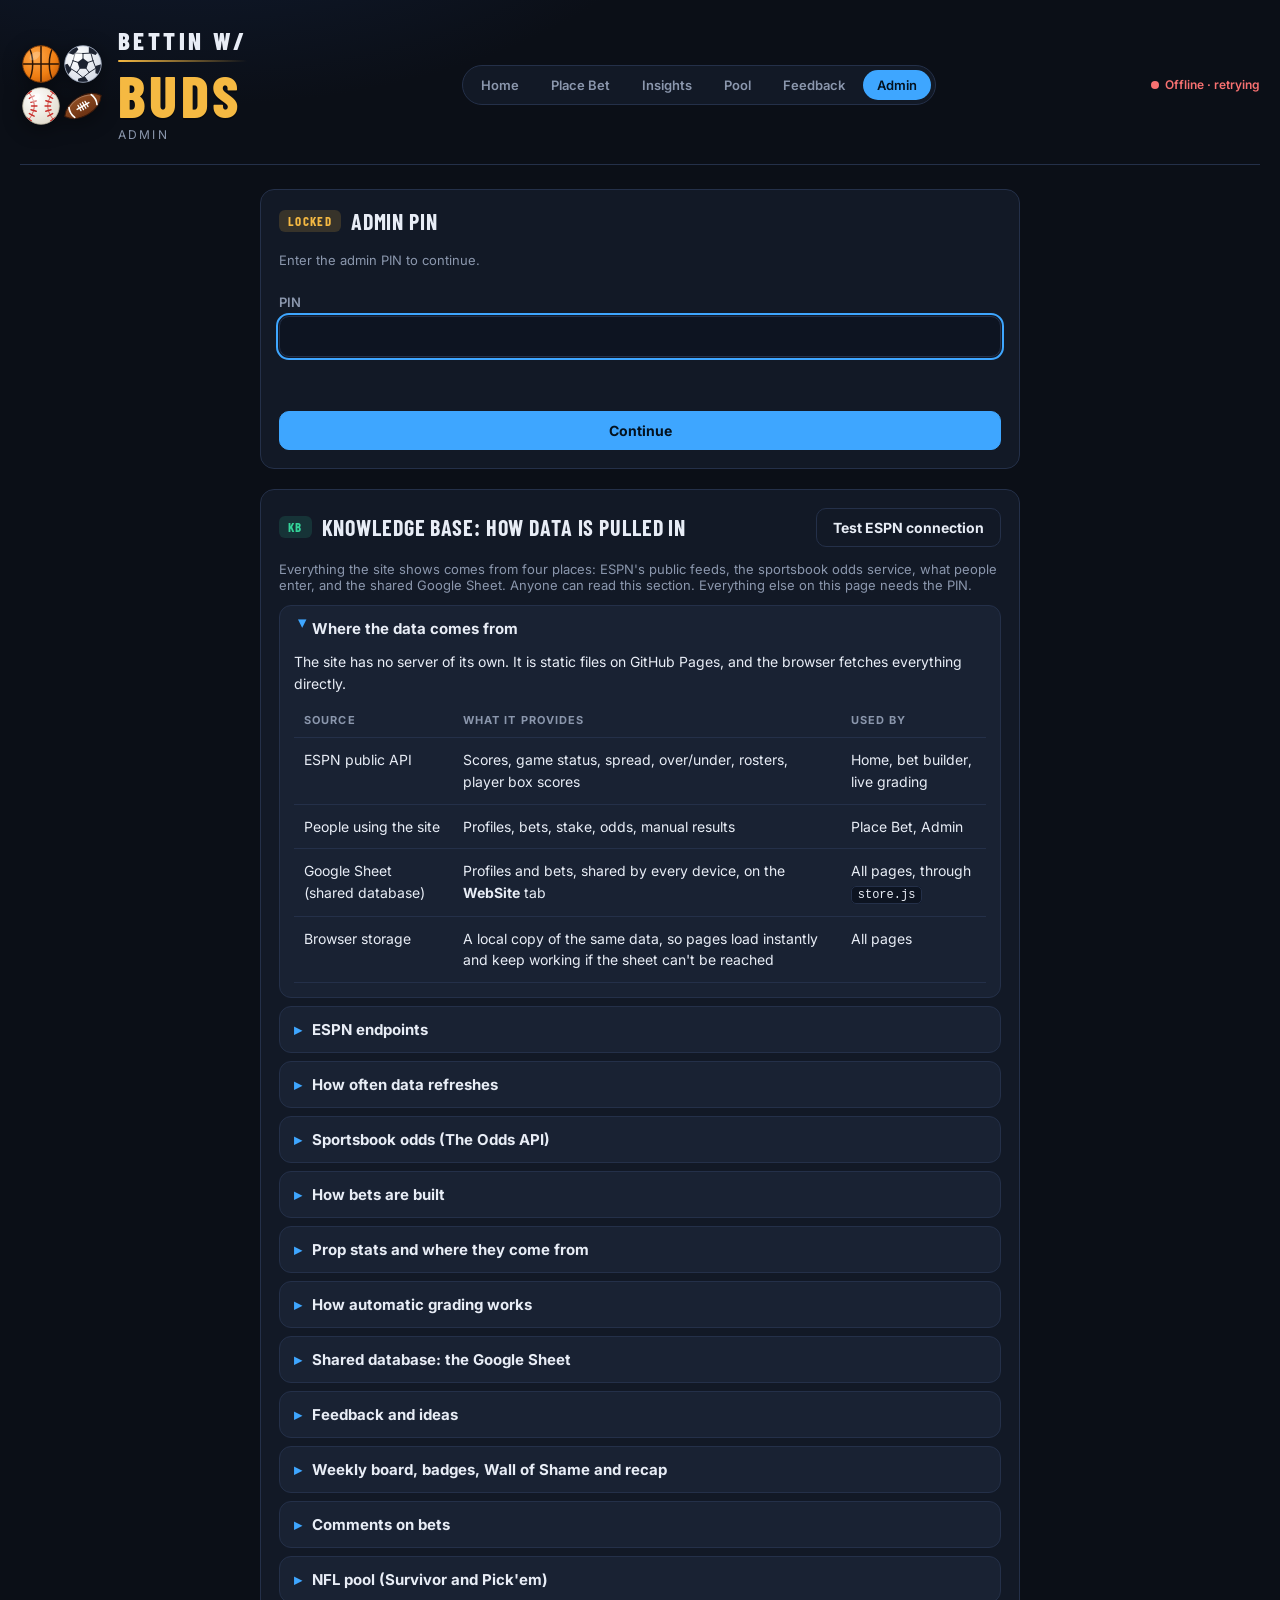
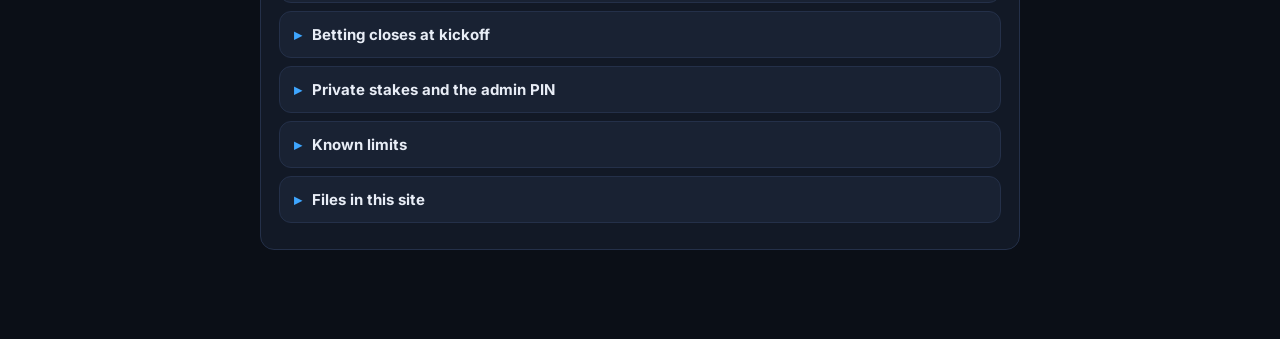
==== admin.html @ d0d15943 "Rename to Bettin with Buds Co-Authored-By: Claude Sonnet 5.5 <noreply@anthropic.com>" ====
<!DOCTYPE html>
<html lang="en">
<head>
    <meta charset="UTF-8">
    <meta name="viewport" content="width=device-width, initial-scale=1.0">
    <title>Admin &middot; Bettin with Buds</title>
    <link rel="preconnect" href="https://fonts.googleapis.com">
    <link rel="preconnect" href="https://fonts.gstatic.com" crossorigin>
    <link href="https://fonts.googleapis.com/css2?family=Barlow+Condensed:wght@500;600;700;800&family=Inter:wght@400;500;600;700&display=swap" rel="stylesheet">
    <link rel="stylesheet" href="style.css">
</head>
<body>
<header class="topbar">
    <div class="brand">
        <img class="logo-mark" src="logo.svg" alt="" width="84" height="84">
        <div><h1 aria-label="Bettin with Buds"><span class="l1">Bettin w/</span><span class="l2">Buds</span></h1><p class="tagline">Admin</p></div>
    </div>
</header>

<main class="dashboard page-narrow">

    <!-- PIN gate -->
    <section class="panel" id="gate" hidden>
        <div class="panel-head"><h2><span class="tag tag-gold">LOCKED</span> <span id="gate-title">Admin PIN</span></h2></div>
        <form id="gate-form" class="form" novalidate>
            <p class="hint" id="gate-hint"></p>
            <label>PIN
                <input id="pin" type="password" inputmode="numeric" autocomplete="off" required>
            </label>
            <p class="form-error" id="gate-error" role="alert"></p>
            <button class="btn primary" type="submit">Continue</button>
        </form>
    </section>

    <!-- Admin tools -->
    <div id="tools" hidden>
        <section class="panel">
            <div class="panel-head"><h2><span class="tag">PROFILES</span> Manage Profiles</h2></div>
            <form id="profile-form" class="form inline" novalidate>
                <input id="new-name" type="text" maxlength="24" placeholder="New profile name" aria-label="New profile name">
                <input id="new-color" type="color" aria-label="Profile color">
                <button class="btn primary" type="submit">Add</button>
            </form>
            <p class="form-error" id="profile-error" role="alert"></p>
            <ul class="profile-list" id="profile-list"></ul>
        </section>

        <section class="panel">
            <div class="panel-head"><h2><span class="tag tag-alt">DATA</span> Backup &amp; Security</h2></div>
            <p class="hint">Profiles and bets are kept in the shared Google Sheet. Export a backup now and then. Import replaces everything in the sheet with the backup, so use it with care.</p>
            <div class="row-btns">
                <button class="btn ghost" id="export">Export backup</button>
                <label class="btn ghost file">Import backup<input id="import" type="file" accept="application/json" hidden></label>
                <button class="btn ghost" id="lock">Lock</button>
            </div>
            <p class="form-error" id="data-msg" role="status"></p>
        </section>

        <section class="panel" id="odds-panel">
            <div class="panel-head"><h2><span class="tag">ODDS</span> Sportsbook Odds</h2></div>
            <p class="hint">Odds are pulled automatically once on each game day, 3 hours before the first kickoff. Credits are limited, so only pull by hand if that missed.</p>
            <div class="odds-status" id="odds-status">Checking&hellip;</div>
            <div class="row-btns">
                <button class="btn ghost" id="odds-check" type="button">Check status (free)</button>
                <button class="btn danger" id="odds-pull" type="button">Pull odds now (about 6 credits)</button>
            </div>
            <p class="form-error" id="odds-msg" role="status"></p>
        </section>

        <section class="panel">
            <div class="panel-head"><h2><span class="tag tag-gold">BETS</span> Remove Bets</h2></div>
            <p class="hint">Removing a bet hides it from every page and from the stats. It stays in the sheet and can be restored.</p>
            <div id="admin-bets" class="bet-list"></div>

            <div id="removed-wrap" hidden>
                <h3 class="subhead">Removed bets <span class="muted" id="removed-count"></span></h3>
                <div id="removed-bets" class="bet-list"></div>
            </div>
        </section>

        <section class="panel">
            <div class="panel-head"><h2><span class="tag tag-alt">COMMENTS</span> Moderate Comments</h2></div>
            <p class="hint">The newest comments on bets, with the bet they were left on. Remove anything that crosses a line.</p>
            <div id="admin-comments"></div>
        </section>

    </div>

    <!-- Knowledge Base: visible without the PIN (no personal data in it) -->
    <section class="panel" id="kb-panel">
        <div class="panel-head">
            <h2><span class="tag tag-alt">KB</span> Knowledge Base: How Data Is Pulled In</h2>
            <button class="btn ghost" id="kb-test" type="button">Test ESPN connection</button>
        </div>
        <p class="hint">Everything the site shows comes from four places: ESPN's public feeds, the sportsbook odds service, what people enter, and the shared Google Sheet. Anyone can read this section. Everything else on this page needs the PIN.</p>
        <p class="hint" id="kb-test-result" role="status"></p>
        <div id="kb"></div>
    </section>
</main>

<script src="config.js"></script>
<script src="store.js"></script>
<script src="live.js"></script>
<script src="odds.js"></script>
<script src="ui.js"></script>
<script src="nav.js"></script>
<script src="admin.js"></script>
<script src="kb.js"></script>
</body>
</html>
---- style.css ----
:root{
    --bg:#0b0f17;
    --bg-glow:#12203a;
    --panel:#121926;
    --panel-2:#192233;
    --line:#243049;
    --text:#e8edf6;
    --muted:#8b97ad;
    --accent:#3ea6ff;
    --gold:#f5b942;
    --green:#34d399;
    --red:#f87171;
    --radius:14px;
}

*{margin:0;padding:0;box-sizing:border-box}

body{
    background:
        radial-gradient(900px 500px at 15% -10%, var(--bg-glow), transparent 60%),
        var(--bg);
    color:var(--text);
    font-family:Inter, "Segoe UI", Arial, sans-serif;
    min-height:100vh;
    padding:0 20px 90px;
    -webkit-font-smoothing:antialiased;
}

/* ---------- Top bar ---------- */
.topbar{
    max-width:1280px;
    margin:0 auto;
    padding:28px 0 22px;
    display:flex;
    align-items:center;
    justify-content:space-between;
    gap:16px;
    flex-wrap:wrap;
    border-bottom:1px solid var(--line);
}
.brand{display:flex;align-items:center;gap:14px}
.brand h1{
    font-family:"Barlow Condensed", sans-serif;
    font-size:clamp(28px,4vw,40px);
    font-weight:800;
    letter-spacing:.04em;
    text-transform:uppercase;
    line-height:1;
}
.tagline{
    color:var(--muted);
    font-size:12px;
    letter-spacing:.18em;
    text-transform:uppercase;
    margin-top:6px;
}
.clock{
    font-variant-numeric:tabular-nums;
    color:var(--muted);
    font-size:14px;
    background:var(--panel);
    border:1px solid var(--line);
    padding:8px 14px;
    border-radius:999px;
}
.live-dot{
    width:12px;height:12px;border-radius:50%;
    background:var(--green);
    box-shadow:0 0 0 0 rgba(52,211,153,.6);
    animation:pulse 1.8s infinite;
    flex:none;
}
@keyframes pulse{
    0%{box-shadow:0 0 0 0 rgba(52,211,153,.55)}
    70%{box-shadow:0 0 0 10px rgba(52,211,153,0)}
    100%{box-shadow:0 0 0 0 rgba(52,211,153,0)}
}

/* ---------- Layout ---------- */
.dashboard{
    max-width:1280px;
    margin:24px auto 0;
    display:grid;
    grid-template-columns:1fr 1fr;
    gap:20px;
}
.panel-wide{grid-column:1 / -1}

.panel{
    background:var(--panel);
    border:1px solid var(--line);
    border-radius:var(--radius);
    padding:18px;
}
.panel-head{
    display:flex;
    align-items:center;
    justify-content:space-between;
    gap:10px;
    margin-bottom:14px;
}
.panel h2{
    font-family:"Barlow Condensed", sans-serif;
    font-size:22px;
    font-weight:700;
    letter-spacing:.04em;
    text-transform:uppercase;
    display:flex;align-items:center;gap:10px;
}
.tag{
    font-size:13px;
    letter-spacing:.1em;
    padding:3px 9px;
    border-radius:6px;
    background:rgba(62,166,255,.14);
    color:var(--accent);
}
.tag-alt{background:rgba(52,211,153,.14);color:var(--green)}
.tag-gold{background:rgba(245,185,66,.16);color:var(--gold)}
.page-info{color:var(--muted);font-size:12px;font-variant-numeric:tabular-nums}

/* ---------- Game cards ---------- */
.games{
    display:grid;
    gap:10px;
    min-height:372px;
    align-content:start;
}
.game{
    background:var(--panel-2);
    border:1px solid var(--line);
    border-radius:12px;
    padding:12px 14px;
    display:grid;
    grid-template-columns:1fr auto;
    gap:4px 16px;
    animation:fadeIn .45s ease both;
    transition:border-color .2s, transform .2s;
}
.game:hover{border-color:#3a4d73;transform:translateY(-1px)}
.game.is-live{border-color:rgba(52,211,153,.45)}

.team{
    display:flex;align-items:center;gap:10px;
    font-weight:600;font-size:15px;
    min-width:0;
}
.team img{width:24px;height:24px;object-fit:contain;flex:none}
.team .name{white-space:nowrap;overflow:hidden;text-overflow:ellipsis}
.team .rank{color:var(--muted);font-size:11px;font-weight:600}
.team.loser{color:var(--muted);font-weight:500}
.score{
    font-family:"Barlow Condensed", sans-serif;
    font-size:24px;font-weight:700;
    text-align:right;
    font-variant-numeric:tabular-nums;
    align-self:center;
}
.game .score.loser{color:var(--muted)}

.meta{
    grid-column:1 / -1;
    display:flex;align-items:center;flex-wrap:wrap;gap:8px;
    margin-top:6px;padding-top:8px;
    border-top:1px dashed var(--line);
    font-size:12px;color:var(--muted);
}
.badge{
    font-weight:700;letter-spacing:.06em;text-transform:uppercase;
    font-size:11px;padding:2px 8px;border-radius:5px;
}
.badge.pre{background:rgba(139,151,173,.16);color:var(--muted)}
.badge.in{background:rgba(52,211,153,.16);color:var(--green)}
.badge.post{background:rgba(139,151,173,.12);color:var(--text)}
.chip{
    background:#0d1421;border:1px solid var(--line);
    padding:2px 8px;border-radius:5px;color:var(--text);
    font-variant-numeric:tabular-nums;
}
.chip b{color:var(--gold);font-weight:600;margin-right:4px}

.empty{
    color:var(--muted);text-align:center;padding:60px 10px;font-size:14px;
    border:1px dashed var(--line);border-radius:12px;
}
.empty.error{color:var(--red)}

/* pager dots */
.dots{display:flex;justify-content:center;gap:6px;margin-top:14px;min-height:8px}
.dots button{
    width:8px;height:8px;border-radius:50%;border:0;cursor:pointer;
    background:var(--line);transition:.2s;
}
.dots button.active{background:var(--accent);width:22px;border-radius:99px}

/* ---------- Bets ---------- */
.bets{
    list-style:none;
    display:grid;
    grid-template-columns:repeat(auto-fill,minmax(260px,1fr));
    gap:10px;
}
.bet{
    background:var(--panel-2);
    border:1px solid var(--line);
    border-left:3px solid var(--gold);
    border-radius:12px;
    padding:14px 14px 14px 16px;
    display:flex;align-items:center;gap:12px;
    font-size:15px;font-weight:500;
    transition:transform .2s;
}
.bet:hover{transform:translateY(-1px)}
.bet .state{
    flex:none;font-size:11px;font-weight:700;letter-spacing:.08em;
    text-transform:uppercase;padding:3px 8px;border-radius:5px;
    background:rgba(245,185,66,.16);color:var(--gold);
}
.bet.won{border-left-color:var(--green)}
.bet.won .state{background:rgba(52,211,153,.16);color:var(--green)}
.bet.lost{border-left-color:var(--red)}
.bet.lost .state{background:rgba(248,113,113,.16);color:var(--red)}
.bet.parlay{border-left-color:var(--accent);background:linear-gradient(90deg,rgba(62,166,255,.1),var(--panel-2))}

/* ---------- Ticker ---------- */
.ticker{
    position:fixed;left:0;right:0;bottom:0;
    display:flex;align-items:stretch;
    background:#0a0e15;
    border-top:1px solid var(--line);
    height:48px;
    z-index:10;
}
.ticker-label{
    display:flex;align-items:center;
    padding:0 16px;
    background:var(--accent);color:#04121f;
    font-family:"Barlow Condensed", sans-serif;
    font-weight:800;letter-spacing:.12em;font-size:16px;
}
.ticker-track{flex:1;overflow:hidden;white-space:nowrap;display:flex;align-items:center}
.ticker-content{
    display:block;flex:none;           /* flex:none = never squeezed, so its width is exactly its text */
    font-size:14px;font-weight:500;
    will-change:transform;             /* own GPU layer: smooth on iPad Safari */
}
.ticker-content .sep{color:var(--gold);margin:0 14px}

.version{
    max-width:1280px;margin:18px auto 0;
    text-align:right;color:#4b566b;font-size:12px;
}

@keyframes fadeIn{
    from{opacity:0;transform:translateY(4px)}
    to{opacity:1;transform:none}
}

/* ---------- Responsive ---------- */
@media (max-width:860px){
    .dashboard{grid-template-columns:1fr}
    .games{min-height:0}
    .topbar{justify-content:center;text-align:center}
    .brand{flex-direction:column}
}
@media (prefers-reduced-motion:reduce){
    *{animation:none !important;transition:none !important}
}

/* ============================================================
   Multi-page additions: nav, forms, bet cards, admin, insights
   ============================================================ */
.nav{display:flex;gap:4px;background:var(--panel);border:1px solid var(--line);border-radius:999px;padding:4px}
.nav a{color:var(--muted);text-decoration:none;font-size:13px;font-weight:600;padding:7px 14px;border-radius:999px;transition:.2s}
.nav a:hover{color:var(--text)}
.nav a.active{background:var(--accent);color:#04121f}
.link{color:var(--accent);text-decoration:none;font-weight:600}
.link:hover,a.link:hover{text-decoration:underline}
.empty a{color:var(--accent)}
.muted{color:var(--muted);font-size:12px}
.pos{color:var(--green)}.neg{color:var(--red)}
.hint{color:var(--muted);font-size:13px;margin:4px 0 12px}
.form-error{color:var(--red);font-size:13px;min-height:18px;margin:4px 0}

.page-narrow{grid-template-columns:1fr;max-width:760px}
.page-narrow.wide{max-width:1100px;grid-template-columns:1fr 1fr}
.page-narrow .panel-wide{grid-column:1 / -1}
#tools{display:grid;gap:20px}

/* forms */
.form{display:grid;gap:14px}
.form.inline{grid-template-columns:1fr auto auto;align-items:center}
label{display:grid;gap:6px;font-size:13px;font-weight:600;color:var(--muted)}
input[type=text],input[type=number],input[type=password],select{
    background:#0d1421;border:1px solid var(--line);color:var(--text);
    font:inherit;font-size:15px;padding:10px 12px;border-radius:10px;width:100%;
}
input:focus,select:focus,button:focus-visible,a:focus-visible{outline:2px solid var(--accent);outline-offset:1px}
input[type=color]{width:44px;height:40px;padding:2px;background:#0d1421;border:1px solid var(--line);border-radius:10px;cursor:pointer}
select{width:auto;min-width:150px}
fieldset{border:0;display:grid;gap:8px}
legend{font-size:13px;font-weight:600;color:var(--muted);margin-bottom:6px}
.row{display:grid;grid-template-columns:1fr 1fr;gap:12px}
.row-btns{display:flex;flex-wrap:wrap;gap:10px}
.leg-row{display:flex;gap:8px;margin-bottom:8px}

.btn{font:inherit;font-weight:700;font-size:14px;border:1px solid var(--line);background:var(--panel-2);color:var(--text);
    padding:10px 16px;border-radius:10px;cursor:pointer;transition:.2s;text-align:center}
.btn:hover{border-color:#3a4d73}
.btn.primary{background:var(--accent);border-color:var(--accent);color:#04121f}
.btn.primary:hover{filter:brightness(1.1)}
.btn.ghost{background:transparent}
.btn.danger{color:var(--red);background:transparent;border-color:rgba(248,113,113,.4)}
.btn.danger:hover{background:rgba(248,113,113,.1)}
.btn.icon{padding:8px 12px;font-size:18px;line-height:1}
.btn.file{display:inline-block}

.seg{display:flex;background:#0d1421;border:1px solid var(--line);border-radius:10px;padding:3px}
.seg button{flex:1;font:inherit;font-weight:700;font-size:14px;padding:9px;border:0;background:none;color:var(--muted);border-radius:8px;cursor:pointer}
.seg button.on{background:var(--accent);color:#04121f}

/* bet cards */
.bet-list{display:grid;grid-template-columns:repeat(auto-fill,minmax(300px,1fr));gap:12px}
.bet-card{background:var(--panel-2);border:1px solid var(--line);border-left:3px solid var(--gold);border-radius:12px;padding:14px;display:grid;gap:10px;animation:fadeIn .4s ease both}
.bet-card.won{border-left-color:var(--green)}
.bet-card.lost{border-left-color:var(--red)}
.bet-card header{display:flex;align-items:center;gap:8px;flex-wrap:wrap}
.who{display:inline-flex;align-items:center;gap:8px;font-weight:700;font-size:14px}
.who i{width:10px;height:10px;border-radius:50%;display:inline-block}
.badge.single{background:rgba(62,166,255,.14);color:var(--accent)}
.badge.parlay{background:rgba(167,139,250,.16);color:#a78bfa}
.status-pill{margin-left:auto;font-size:11px;font-weight:700;letter-spacing:.08em;text-transform:uppercase;padding:3px 8px;border-radius:5px;background:rgba(245,185,66,.16);color:var(--gold)}
.status-pill.won{background:rgba(52,211,153,.16);color:var(--green)}
.status-pill.lost{background:rgba(248,113,113,.16);color:var(--red)}
.legs{list-style:none;display:grid;gap:6px}
.leg{display:flex;align-items:center;gap:10px;font-size:14px}
.leg-icon{width:20px;height:20px;border-radius:50%;display:grid;place-items:center;font-size:12px;font-weight:800;flex:none;background:var(--line);color:var(--muted)}
.leg.won .leg-icon{background:rgba(52,211,153,.2);color:var(--green)}
.leg.lost .leg-icon{background:rgba(248,113,113,.2);color:var(--red)}
.leg.lost .leg-text{text-decoration:line-through;color:var(--muted)}
.leg-text{flex:1;min-width:0;overflow-wrap:anywhere}
.leg-actions{display:flex;gap:4px}
.leg-actions button{width:28px;height:28px;border-radius:7px;border:1px solid var(--line);background:#0d1421;color:var(--muted);cursor:pointer;font-weight:700}
.leg-actions .on-won{background:var(--green);color:#04121f;border-color:var(--green)}
.leg-actions .on-lost{background:var(--red);color:#04121f;border-color:var(--red)}
.leg-actions .on-pending{background:var(--line);color:var(--text)}
.bet-card footer{display:flex;justify-content:space-between;gap:10px;flex-wrap:wrap;font-size:13px;color:var(--muted);border-top:1px dashed var(--line);padding-top:9px}
.admin-bet{display:grid;gap:8px}

/* admin */
.profile-list{list-style:none;display:grid;gap:8px;margin-top:6px}
.profile-row{display:grid;grid-template-columns:auto 1fr auto auto;gap:10px;align-items:center}

/* insights */
.tiles{display:grid;grid-template-columns:repeat(auto-fit,minmax(140px,1fr));gap:10px}
.tile{background:var(--panel-2);border:1px solid var(--line);border-radius:12px;padding:14px;display:grid;gap:2px}
.tile-k{font-size:11px;letter-spacing:.1em;text-transform:uppercase;color:var(--muted);font-weight:700}
.tile-v{font-family:"Barlow Condensed",sans-serif;font-size:34px;font-weight:700;line-height:1.1}
.tile-s{font-size:12px;color:var(--muted)}
.table-wrap{overflow-x:auto}
.table{width:100%;border-collapse:collapse;font-size:14px;font-variant-numeric:tabular-nums}
.table th{text-align:left;font-size:11px;letter-spacing:.1em;text-transform:uppercase;color:var(--muted);padding:8px 10px;border-bottom:1px solid var(--line)}
.table td{padding:11px 10px;border-bottom:1px solid var(--line)}
.bars{display:grid;gap:14px;margin-bottom:8px}
.bar-label{display:flex;justify-content:space-between;font-size:13px;margin-bottom:6px}
.bar-track{height:10px;border-radius:99px;background:var(--line);overflow:hidden}
.bar-fill{height:100%;border-radius:99px;background:var(--accent)}
.bar-fill.pos{background:var(--green)}
.strip{display:flex;gap:6px;flex-wrap:wrap;margin-bottom:12px}
.strip .dot{width:30px;height:30px;border-radius:8px;display:grid;place-items:center;font-weight:800;font-size:13px}
.dot.won{background:rgba(52,211,153,.2);color:var(--green)}
.dot.lost{background:rgba(248,113,113,.2);color:var(--red)}
.notes p{font-size:14px;margin-bottom:8px;padding-left:12px;border-left:2px solid var(--gold)}
.killer{display:flex;flex-wrap:wrap;align-items:center;gap:6px 16px;padding:11px 0;border-bottom:1px solid var(--line);font-size:14px}
.killer:last-child{border:0}

@media (max-width:860px){
    .page-narrow.wide{grid-template-columns:1fr}
    .form.inline{grid-template-columns:1fr auto}
    .form.inline .btn{grid-column:1 / -1}
    .profile-row{grid-template-columns:auto 1fr auto}
    .profile-row .muted{display:none}
    .nav{order:3;width:100%;justify-content:center;overflow-x:auto}
}

/* ---------- Dropdown leg builder + live progress ---------- */
.leg-row{display:flex;gap:8px;align-items:flex-start;background:#0d1421;border:1px solid var(--line);border-radius:12px;padding:12px;margin-bottom:10px}
.leg-grid{flex:1;display:grid;grid-template-columns:1fr 1fr;gap:10px;min-width:0}
.kind-fields{grid-column:1 / -1;display:grid;grid-template-columns:1fr 1fr;gap:10px}
.leg-grid select,.leg-grid input{background:var(--panel-2)}
.leg-grid label[hidden]{display:none}
.leg-row .rm{flex:none}
.leg-row .rm[hidden]{display:none}
select{appearance:auto;cursor:pointer}
optgroup{color:var(--muted);font-style:normal}

.prog{display:flex;flex-wrap:wrap;align-items:center;gap:4px 8px;font-size:12px;margin-top:3px;font-weight:500;color:var(--text);text-decoration:none}
.prog.muted{color:var(--muted)}
.prog.ahead{color:var(--green)}
.prog.behind{color:var(--red)}
.prog.warn{color:var(--gold);flex-basis:100%}
.prog-bar{flex-basis:100%;height:5px;border-radius:99px;background:var(--line);overflow:hidden}
.prog-bar i{display:block;height:100%;background:var(--accent);border-radius:99px;transition:width .4s}
.live-tag{background:rgba(52,211,153,.16);color:var(--green);font-size:10px;letter-spacing:.08em;padding:1px 6px;border-radius:4px;font-weight:800}
.leg.lost .prog{text-decoration:none}

@media (max-width:560px){
    .leg-grid,.kind-fields{grid-template-columns:1fr}
}

/* ---------- Private stake ---------- */
.check{display:flex;align-items:flex-start;gap:10px;font-size:14px;font-weight:500;color:var(--text);cursor:pointer}
.check input{width:18px;height:18px;margin-top:2px;accent-color:var(--accent);flex:none}
.check small{color:var(--muted);font-weight:400}
.status-word{font-weight:700}
.status-word.won{color:var(--green)}
.status-word.lost{color:var(--red)}
.status-word.pending{color:var(--muted);font-weight:500}

/* ---------- Knowledge base ---------- */
.kb-item{border:1px solid var(--line);border-radius:12px;background:var(--panel-2);margin-bottom:8px}
.kb-item summary,.kb-sub summary{cursor:pointer;padding:13px 14px;font-weight:700;font-size:15px;list-style:none}
.kb-item summary::-webkit-details-marker,.kb-sub summary::-webkit-details-marker{display:none}
.kb-item summary::before,.kb-sub summary::before{content:"\25B8";display:inline-block;width:18px;color:var(--accent);transition:transform .15s}
.kb-item[open]>summary::before,.kb-sub[open]>summary::before{transform:rotate(90deg)}
.kb-body{padding:0 14px 14px;display:grid;gap:10px;font-size:14px;line-height:1.55}
.kb-body code,.hint code{background:#0d1421;border:1px solid var(--line);padding:1px 6px;border-radius:5px;font-size:12px;overflow-wrap:anywhere}
.kb-list{padding-left:20px;display:grid;gap:6px}
.kb-sub{border-top:1px dashed var(--line)}
.kb-sub summary{font-size:13px;color:var(--muted);padding:10px 0}
.kb-body .table td,.kb-body .table th{vertical-align:top}

/* ---------- Sync status badge ---------- */
.sync{font-size:12px;font-weight:600;color:var(--muted);display:inline-flex;align-items:center;gap:6px}
.sync::before{content:"";width:8px;height:8px;border-radius:50%;background:var(--muted)}
.sync[data-state=synced]{color:var(--green)}
.sync[data-state=synced]::before{background:var(--green)}
.sync[data-state=error]{color:var(--red)}
.sync[data-state=error]::before{background:var(--red)}

/* ---------- Sportsbook lines panel ---------- */
.lines{grid-column:1 / -1;background:var(--panel-2);border:1px solid var(--line);border-radius:10px;padding:10px 12px;font-size:13px}
.lines[hidden]{display:none}
.lines-head{display:flex;flex-wrap:wrap;gap:4px 10px;align-items:baseline;margin-bottom:6px}
.lines-msg{color:var(--muted);margin:2px 0}
.lines-note{margin-top:6px;font-size:11px}
.lines-table{width:100%;border-collapse:collapse}
.lines-table td{padding:6px 4px;border-top:1px solid var(--line);vertical-align:middle}
.lines-table .lb{font-weight:600;white-space:nowrap}
.lines-table .lt{font-variant-numeric:tabular-nums;color:var(--text)}
.lines-table .la{text-align:right;white-space:nowrap}
.lines-table tr.used{background:rgba(62,166,255,.12)}
.lines-table tr.used .btn{border-color:var(--accent);color:var(--accent)}
.btn.sm{padding:4px 10px;font-size:12px;margin-left:4px}
.best{background:rgba(52,211,153,.16);color:var(--green);font-size:10px;font-weight:800;letter-spacing:.06em;padding:1px 6px;border-radius:4px;text-transform:uppercase}

/* ---------- Hit announcements ---------- */
.hit-tag{display:inline-block;background:var(--green);color:#04130c;font-size:11px;font-weight:800;letter-spacing:.08em;padding:2px 8px;border-radius:5px;margin-right:6px;vertical-align:1px}
.hit-tag.full{background:#fff;color:#047857;box-shadow:0 0 0 2px var(--green)}
.ticker-content b{color:#fff}

.hit-banners{max-width:1280px;margin:18px auto 0;display:grid;gap:12px}
.hit-banner{
    display:flex;align-items:center;gap:18px;
    background:linear-gradient(135deg,#059669,#10b981 55%,#34d399);
    color:#04130c;border-radius:16px;padding:20px 24px;
    box-shadow:0 0 0 3px rgba(52,211,153,.35),0 10px 40px rgba(16,185,129,.45);
    animation:bannerIn .5s cubic-bezier(.2,1.4,.4,1) both,bannerGlow 2.2s ease-in-out infinite .5s;
}
.hit-emoji{font-size:clamp(40px,7vw,68px);line-height:1;flex:none}
.hit-main{flex:1;min-width:0}
.hit-title{font-family:"Barlow Condensed",sans-serif;font-weight:800;letter-spacing:.04em;font-size:clamp(34px,6vw,60px);line-height:1}
.hit-sub{font-size:clamp(16px,2.4vw,22px);font-weight:700;margin-top:4px}
.hit-legs{list-style:none;display:flex;flex-wrap:wrap;gap:4px 16px;margin-top:8px;font-size:14px;font-weight:600;opacity:.85}
.hit-close{flex:none;align-self:flex-start;background:rgba(4,19,12,.15);color:#04130c;border:0;width:36px;height:36px;border-radius:50%;font-size:24px;line-height:1;cursor:pointer}
.hit-close:hover{background:rgba(4,19,12,.3)}
@keyframes bannerIn{from{opacity:0;transform:translateY(-24px) scale(.96)}to{opacity:1;transform:none}}
@keyframes bannerGlow{0%,100%{box-shadow:0 0 0 3px rgba(52,211,153,.35),0 10px 40px rgba(16,185,129,.35)}50%{box-shadow:0 0 0 6px rgba(52,211,153,.5),0 10px 60px rgba(16,185,129,.7)}}
@media (max-width:560px){.hit-banner{padding:16px;gap:12px}}

/* Today's Bets on Home: cards fade in only when the page flips, never for a data refresh */
#bets:not(.flip) .bet-card{animation:none}

/* ---------- Removed bets (admin) ---------- */
.subhead{font-family:"Barlow Condensed",sans-serif;font-size:18px;letter-spacing:.04em;text-transform:uppercase;margin:22px 0 10px}
.admin-bet.removed .bet-card{opacity:.6}
.admin-bet.removed .row-btns{align-items:center}

/* An element marked hidden must stay hidden, even where a rule sets display (the locked admin area) */
[hidden]{display:none !important}

/* ---------- Admin odds status ---------- */
.odds-status{background:var(--panel-2);border:1px solid var(--line);border-radius:10px;padding:12px 14px;font-size:14px;line-height:1.7;margin-bottom:12px}

/* ---------- Feedback page ---------- */
textarea{background:#0d1421;border:1px solid var(--line);color:var(--text);font:inherit;font-size:15px;padding:10px 12px;border-radius:10px;width:100%;resize:vertical;min-height:110px}
textarea:focus{outline:2px solid var(--accent);outline-offset:1px}
.form-error.ok{color:var(--green)}
.fb-list{display:grid;gap:10px}
.fb-item{background:var(--panel-2);border:1px solid var(--line);border-radius:12px;padding:14px;display:grid;gap:8px}
.fb-item header{display:flex;align-items:center;gap:8px;justify-content:space-between}
.fb-item p{font-size:15px;line-height:1.5;white-space:pre-wrap;overflow-wrap:anywhere}
.fb-status{font-size:11px;font-weight:700;letter-spacing:.08em;text-transform:uppercase;padding:3px 8px;border-radius:5px;background:rgba(62,166,255,.14);color:var(--accent)}
.fb-status.planned{background:rgba(167,139,250,.16);color:#a78bfa}
.fb-status.doing{background:rgba(245,185,66,.16);color:var(--gold)}
.fb-status.done{background:rgba(52,211,153,.16);color:var(--green)}
.fb-status.no{background:rgba(139,151,173,.16);color:var(--muted)}

/* ---------- Banner countdown + leaving ---------- */
.hit-banner{position:relative;overflow:hidden;transition:opacity .4s ease,transform .4s ease,max-height .4s ease}
.hit-banner.leaving{opacity:0;transform:translateY(-12px) scale(.98);pointer-events:none}
.hit-timer{position:absolute;left:0;right:0;bottom:0;height:5px;background:rgba(4,19,12,.18)}
.hit-timer i{display:block;height:100%;background:rgba(4,19,12,.55);transition:width .25s linear}

/* ---------- Lost-bet banner (red) ---------- */
.hit-tag.lost{background:#ef4444;color:#fff}
.hit-banner.loss{
    background:linear-gradient(135deg,#991b1b,#dc2626 55%,#ef4444);
    color:#fff;
    box-shadow:0 0 0 3px rgba(239,68,68,.35),0 10px 40px rgba(220,38,38,.45);
    animation:bannerIn .5s cubic-bezier(.2,1.4,.4,1) both,lossGlow 2.2s ease-in-out infinite .5s;
}
.hit-banner.loss .hit-close{background:rgba(255,255,255,.18);color:#fff}
.hit-banner.loss .hit-close:hover{background:rgba(255,255,255,.32)}
.hit-banner.loss .hit-timer{background:rgba(255,255,255,.2)}
.hit-banner.loss .hit-timer i{background:rgba(255,255,255,.75)}
.hit-roast{font-size:clamp(15px,2.2vw,20px);font-weight:600;font-style:italic;margin-top:8px;line-height:1.35;opacity:.95}
.hit-legs li.x{font-weight:700;opacity:1}
.hit-banner{padding-bottom:28px}
@keyframes lossGlow{0%,100%{box-shadow:0 0 0 3px rgba(239,68,68,.35),0 10px 40px rgba(220,38,38,.35)}50%{box-shadow:0 0 0 6px rgba(239,68,68,.5),0 10px 60px rgba(220,38,38,.7)}}

/* ---------- Top-right group: clock + QR code ---------- */
.topright{display:flex;align-items:center;gap:16px}
.qr{display:flex;align-items:center;gap:10px;text-decoration:none;color:var(--muted);font-size:11px;font-weight:700;letter-spacing:.08em;text-transform:uppercase;line-height:1.35;text-align:right}
.qr:hover .qr-code{box-shadow:0 0 0 3px var(--accent)}
.qr-code{display:block;width:84px;height:84px;background:#fff;border-radius:10px;padding:7px;transition:box-shadow .2s;flex:none}
.qr-code svg{display:block;width:100%;height:100%}
.qr-label{order:-1;max-width:70px}
@media (max-width:860px){
    .topright{justify-content:center;width:100%}
}
@media (max-width:560px){
    .qr{display:none}      /* people on a phone are already here */
}

/* ---------- Quick "X+" buttons for player props ---------- */
.quick{grid-column:1 / -1;display:flex;flex-wrap:wrap;gap:6px}
.quick[hidden]{display:none}
.quick .btn.sm{margin-left:0;padding:6px 14px;font-size:13px}

/* ---------- QR code pinned to the top-right corner of Home ---------- */
.topbar.has-qr{position:relative;padding-right:196px}
.topbar.has-qr .qr{position:absolute;right:0;top:18px}
.topright{display:flex;flex-direction:column;align-items:flex-end;gap:6px}
@media (max-width:860px){
    .topbar.has-qr{padding-right:0}
    .topbar.has-qr .qr{position:static}
    .topright{align-items:center;width:100%}
}

/* ---------- Running game clock on the bet slip ---------- */
.prog.gameclock{display:block;font-variant-numeric:tabular-nums;font-weight:600}

/* ---------- NBA / NHL / MLB panel ---------- */
.game{position:relative}
.lg-tag{position:absolute;top:8px;right:10px;font-size:11px;font-weight:700;letter-spacing:.06em;color:var(--gold);opacity:.9}

/* ---------- Weekly board, badges, shame, recap ---------- */
.badge-grid{display:grid;grid-template-columns:repeat(auto-fill,minmax(260px,1fr));gap:12px}
.badge-card{background:var(--panel-2,rgba(255,255,255,.04));border:1px solid var(--line,rgba(255,255,255,.1));border-radius:12px;padding:12px;display:flex;flex-direction:column;gap:8px}
.badge-card .chips{display:flex;flex-wrap:wrap;gap:6px}
.bdg{display:inline-flex;align-items:baseline;gap:6px;padding:4px 10px;border-radius:999px;background:rgba(245,185,66,.12);border:1px solid rgba(245,185,66,.35);font-size:13px;font-weight:600}
.bdg small{font-weight:400;opacity:.75;font-size:11px}
.shame-row{display:flex;gap:12px;align-items:flex-start;padding:10px 0;border-bottom:1px solid var(--line,rgba(255,255,255,.08))}
.shame-row:last-child{border-bottom:0}
.shame-icon{font-size:26px;line-height:1}
.recap{width:100%;box-sizing:border-box;background:rgba(0,0,0,.25);color:inherit;border:1px solid var(--line,rgba(255,255,255,.12));border-radius:10px;padding:12px;font:13px/1.5 ui-monospace,Menlo,Consolas,monospace;resize:vertical}

/* ---------- Comments on bets ---------- */
.thread{margin-top:10px;padding-top:8px;border-top:1px dashed var(--line,rgba(255,255,255,.12));display:flex;flex-direction:column;gap:4px;font-size:13px}
.thread.home{margin-top:6px;padding-top:6px;font-size:12px}
.cmt b{font-weight:700}
.cmt-form{display:flex;flex-wrap:wrap;gap:6px;align-items:center;margin-top:4px}
.cmt-form .cmt-in{flex:1 1 160px;min-width:0;padding:7px 10px;border-radius:8px;border:1px solid var(--line,rgba(255,255,255,.15));background:rgba(0,0,0,.2);color:inherit;font:inherit}
.react{border:1px solid var(--line,rgba(255,255,255,.15));background:transparent;border-radius:999px;padding:3px 8px;cursor:pointer;font-size:15px}
.react:hover{background:rgba(255,255,255,.08)}
.cmt-err{color:var(--red,#f87171);font-size:12px;min-height:0}

/* ---------- NFL pool ---------- */
.pool-controls{display:flex;flex-wrap:wrap;gap:14px;align-items:flex-end;margin-bottom:8px}
.pool-controls label{display:flex;flex-direction:column;gap:4px;font-size:13px;color:var(--muted)}
.pool-games{display:grid;grid-template-columns:repeat(auto-fill,minmax(340px,1fr));gap:10px}
.pool-game{display:grid;grid-template-columns:1fr auto 1fr;gap:8px;align-items:center;background:var(--panel-2);border:1px solid var(--line);border-radius:12px;padding:10px}
.pool-game.locked{opacity:.8}
.pool-game .at{color:var(--muted);font-size:12px}
.pool-game .when{grid-column:1 / -1;text-align:center;font-size:12px;color:var(--muted)}
.team-pick{display:flex;align-items:center;gap:8px;justify-content:center;font:inherit;font-weight:600;color:var(--text);background:transparent;border:1px solid var(--line);border-radius:10px;padding:10px 8px;cursor:pointer;min-height:44px}
.team-pick img{width:24px;height:24px;object-fit:contain}
.team-pick small{font-size:10px;color:var(--muted)}
.team-pick:hover:not(:disabled){border-color:var(--accent)}
.team-pick.on{border-color:var(--gold);background:rgba(245,185,66,.14)}
.team-pick.on.won{border-color:var(--green);background:rgba(52,211,153,.14)}
.team-pick.on.lost{border-color:var(--red);background:rgba(248,113,113,.14)}
.team-pick:disabled{cursor:not-allowed;opacity:.55}
.team-pick.on:disabled{opacity:1}

.admin-comment{display:flex;justify-content:space-between;gap:12px;align-items:flex-start;padding:8px 0;border-bottom:1px solid var(--line);font-size:13px}
.admin-comment:last-child{border-bottom:0}

#more-container{display:grid;grid-template-columns:repeat(auto-fill,minmax(380px,1fr));gap:12px}

.sport-bar{grid-column:1 / -1;display:flex;align-items:center;gap:10px;font-size:13px;color:var(--muted,#9aa)}
.sport-bar select{background:var(--panel,#1b222c);color:inherit;border:1px solid var(--line,#2a3340);border-radius:8px;padding:8px 12px;font:inherit;font-weight:600}

.logo-mark{height:84px;width:auto;flex:none;filter:drop-shadow(0 4px 10px rgba(0,0,0,.45))}
.brand h1{display:flex;flex-direction:column;gap:2px}
.brand h1 .l1{font-size:.62em;letter-spacing:.14em;color:var(--text);line-height:1}
.brand h1 .l2{font-size:1.45em;letter-spacing:.06em;color:var(--gold);line-height:.9;text-shadow:0 2px 0 rgba(0,0,0,.35)}
@media (max-width:860px){.brand h1{align-items:center}.logo-mark{height:68px}}
.brand h1{gap:7px}
.brand h1 .l1::after{content:"";display:block;height:2px;margin-top:7px;border-radius:2px;background:linear-gradient(90deg,var(--gold),transparent)}
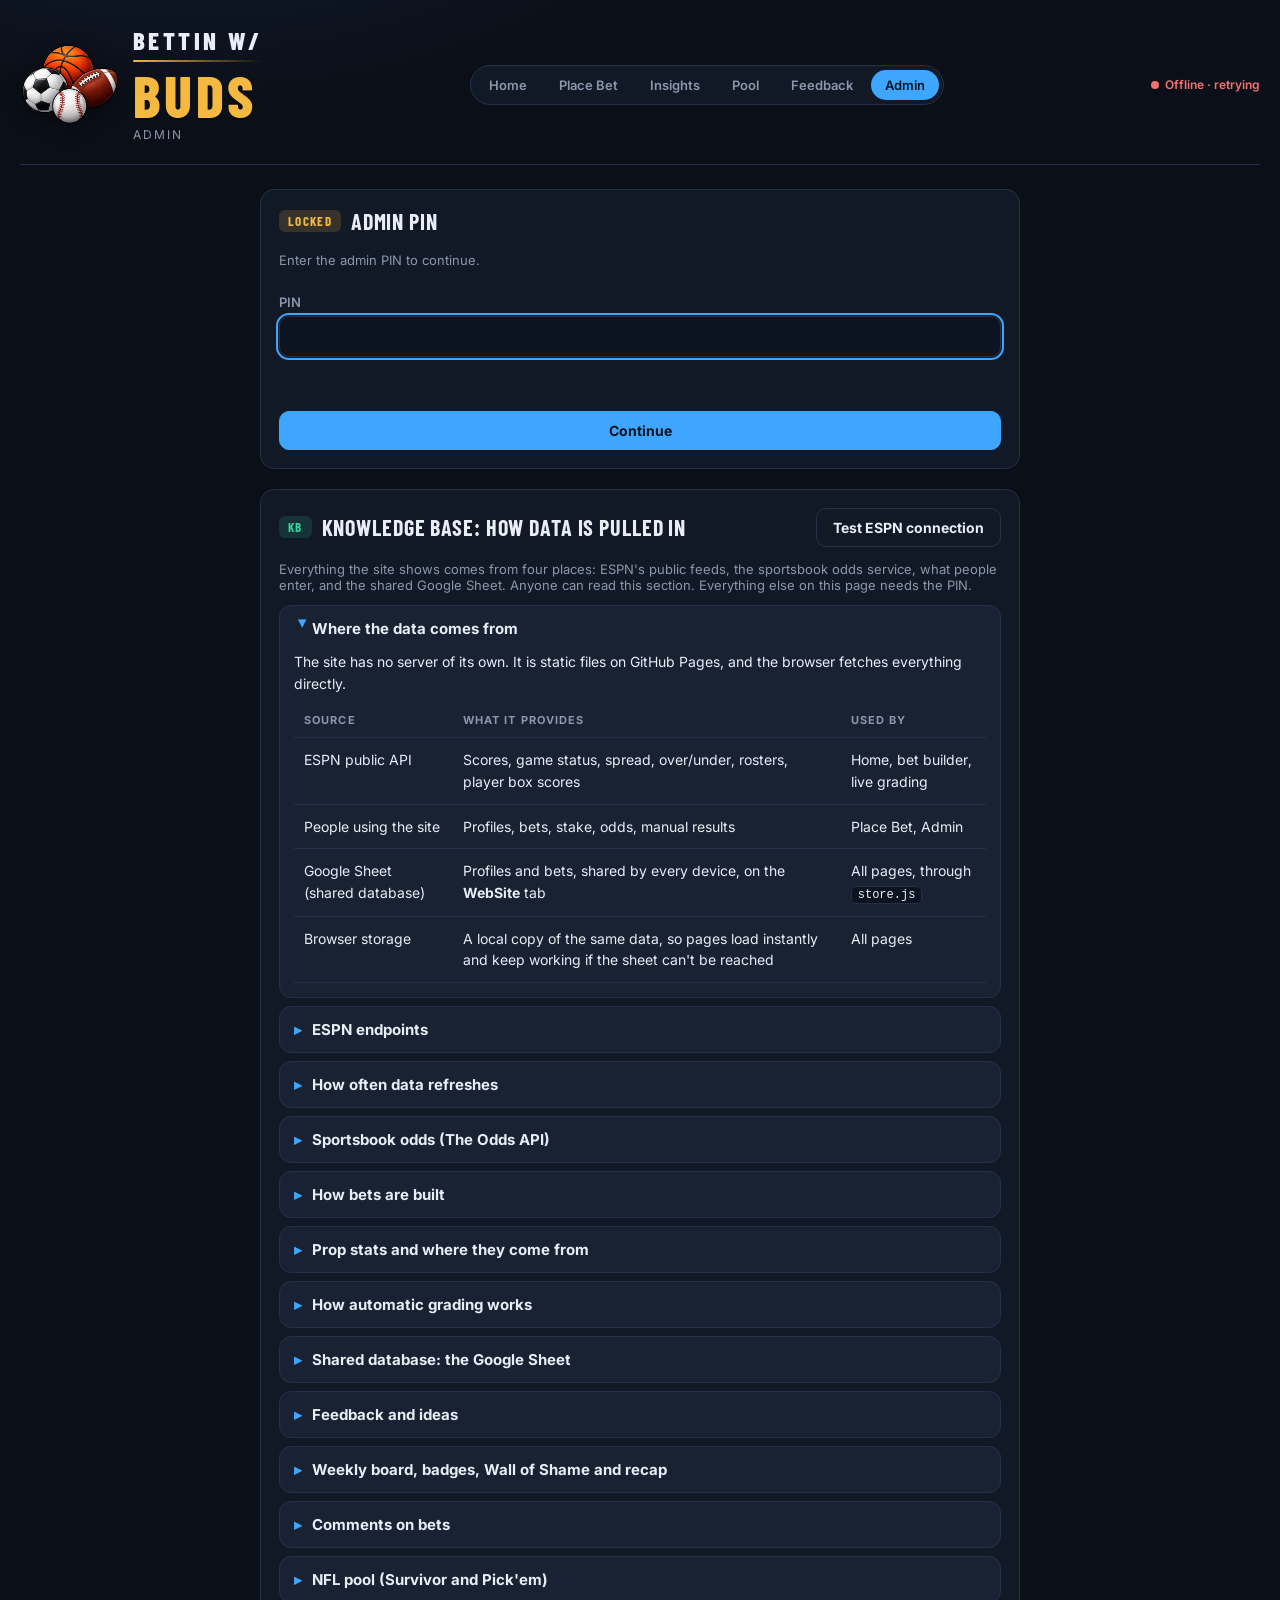
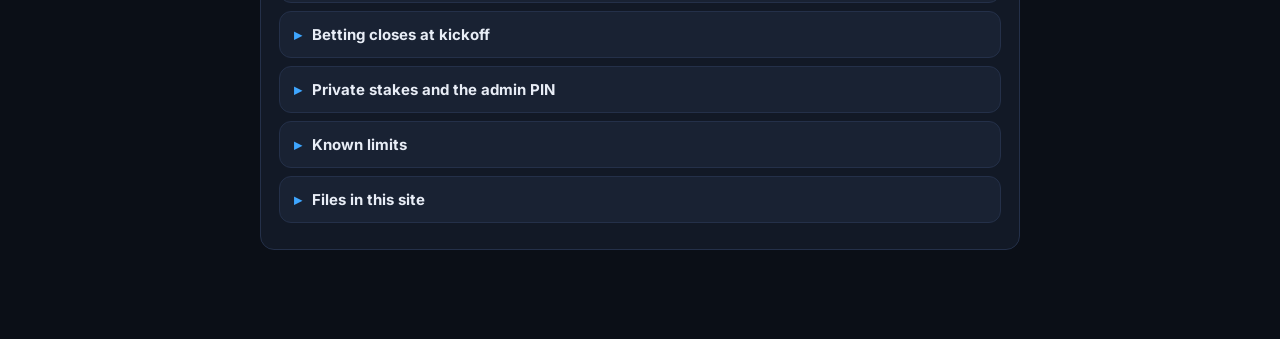
==== commit 2274230b: "Use the new balls logo image Co-Authored-By: Claude Sonnet 5.5 <noreply@anthropic.com>" ====
--- a/admin.html
+++ b/admin.html
@@ -12,7 +12,7 @@
 <body>
 <header class="topbar">
     <div class="brand">
-        <img class="logo-mark" src="logo.svg" alt="" width="84" height="84">
+        <img class="logo-mark" src="logo.png" alt="" width="99" height="84">
         <div><h1 aria-label="Bettin with Buds"><span class="l1">Bettin w/</span><span class="l2">Buds</span></h1><p class="tagline">Admin</p></div>
     </div>
 </header>
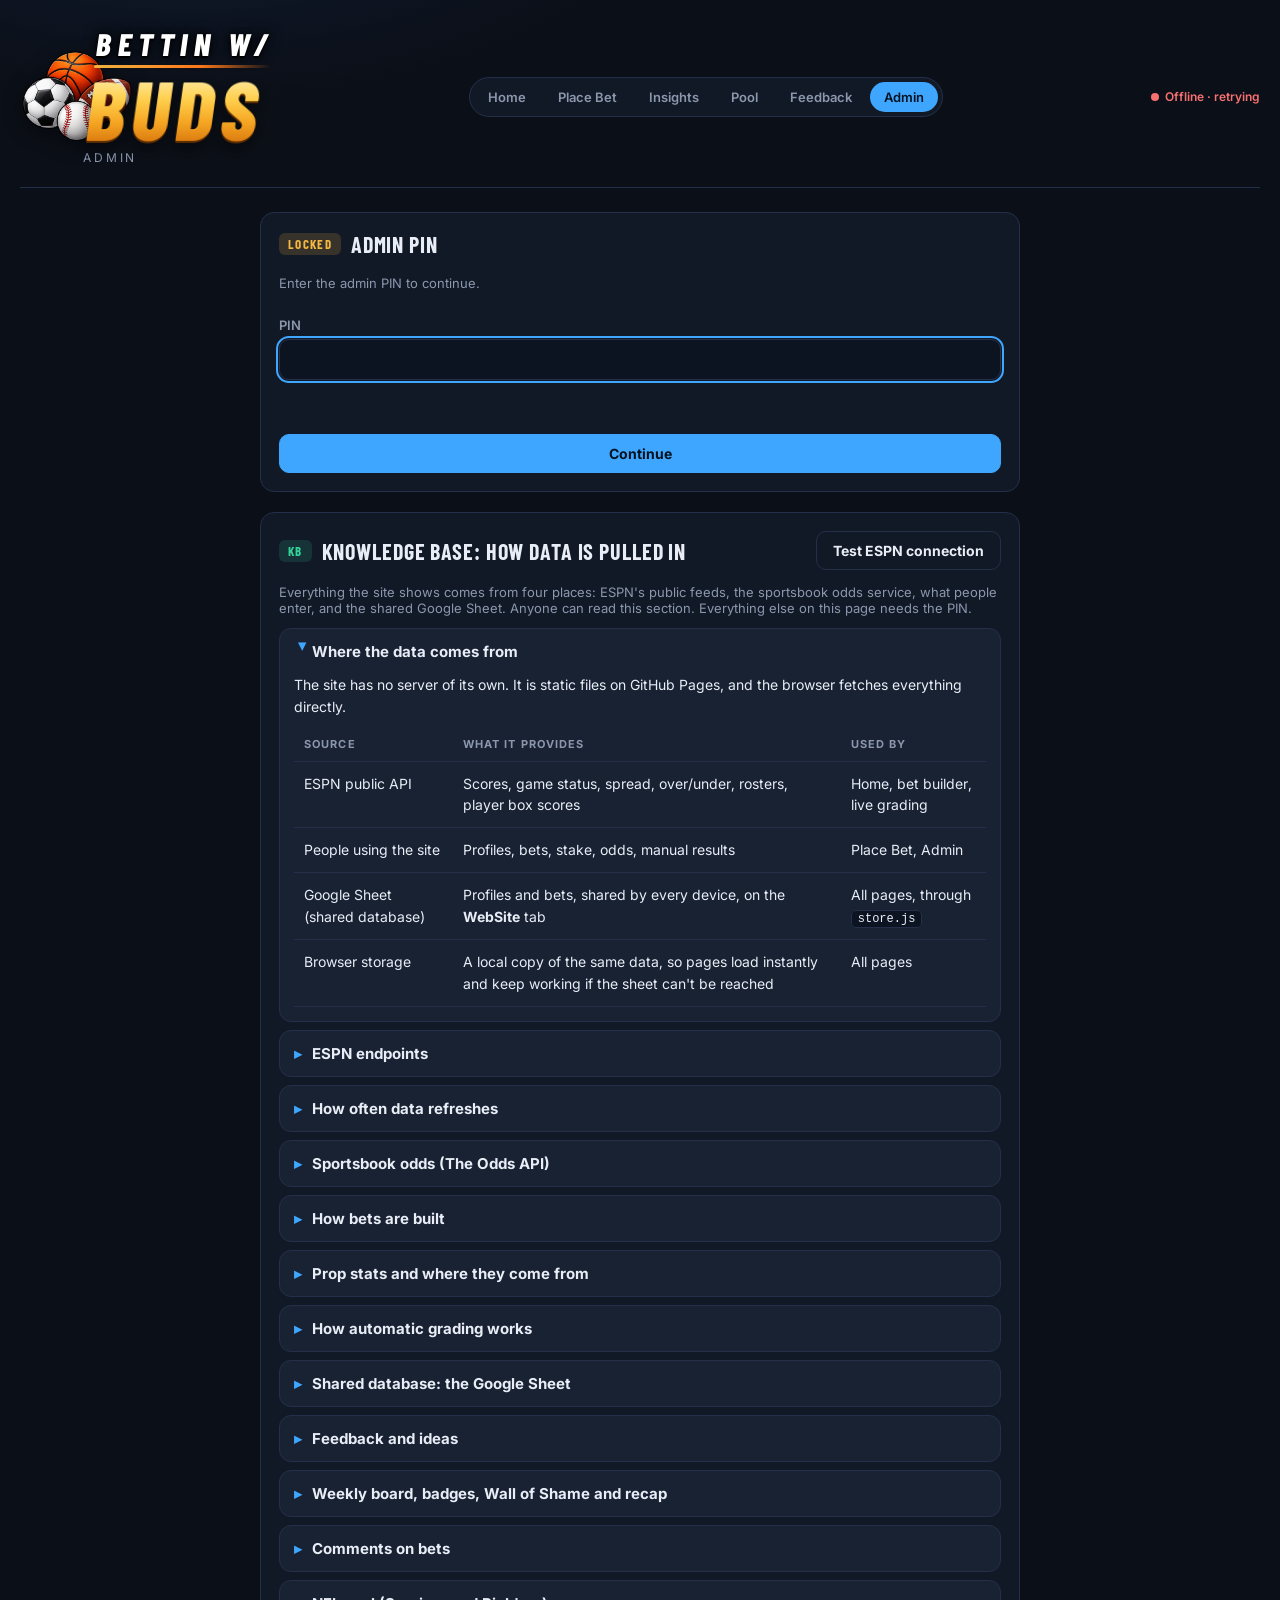
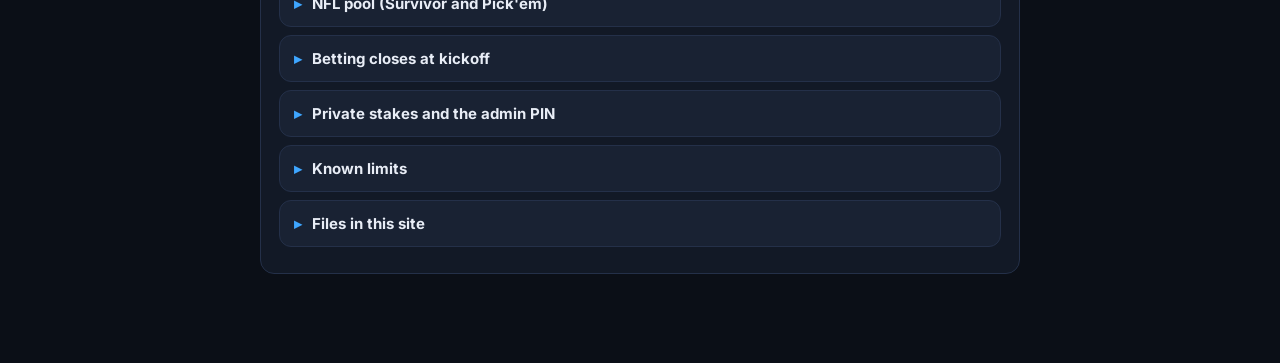
==== commit bca1c6c9: "Overlay wordmark on the right half of the balls Co-Authored-By: Claude Sonnet 5.5 <noreply@anthropic" ====
--- a/admin.html
+++ b/admin.html
@@ -12,7 +12,7 @@
 <body>
 <header class="topbar">
     <div class="brand">
-        <img class="logo-mark" src="logo.png" alt="" width="99" height="84">
+        <img class="logo-mark" src="logo.png" alt="" width="113" height="96">
         <div><h1 aria-label="Bettin with Buds"><span class="l1">Bettin w/</span><span class="l2">Buds</span></h1><p class="tagline">Admin</p></div>
     </div>
 </header>
--- a/style.css
+++ b/style.css
@@ -619,3 +619,21 @@
 @media (max-width:860px){.brand h1{align-items:center}.logo-mark{height:68px}}
 .brand h1{gap:7px}
 .brand h1 .l1::after{content:"";display:block;height:2px;margin-top:7px;border-radius:2px;background:linear-gradient(90deg,var(--gold),transparent)}
+
+/* wordmark polish: slanted, chunky, gold gradient with a hard shadow */
+.brand h1{transform:skewX(-8deg);transform-origin:left bottom;gap:4px}
+.brand h1 .l1{font-size:.78em;letter-spacing:.2em;color:#fff;text-shadow:0 2px 0 #000,0 0 14px rgba(62,166,255,.45)}
+.brand h1 .l1::after{height:3px;margin-top:6px;background:linear-gradient(90deg,var(--gold),#ff7a1a 60%,transparent)}
+.brand h1 .l2{font-size:2.05em;letter-spacing:.07em;line-height:.88;text-shadow:none;
+    background:linear-gradient(180deg,#fff0b3 0%,#ffcf4d 38%,#f5a623 70%,#d9770e 100%);
+    -webkit-background-clip:text;background-clip:text;color:transparent;-webkit-text-fill-color:transparent;
+    filter:drop-shadow(0 2px 0 #5c2e00) drop-shadow(0 5px 8px rgba(0,0,0,.55))}
+.brand .tagline{letter-spacing:.24em}
+@media (max-width:860px){.brand h1{transform-origin:center bottom}}
+
+/* wordmark sits on top of the right half of the balls */
+.brand{gap:0}
+.brand .logo-mark{position:relative;z-index:1;height:96px}
+.brand > div{position:relative;z-index:2;margin-left:-50px}
+.brand h1 .l1{text-shadow:0 2px 0 #000,0 0 6px #000,0 0 14px rgba(0,0,0,.8)}
+@media (max-width:860px){.brand{flex-direction:row}.brand .logo-mark{height:72px}.brand > div{margin-left:-38px}}
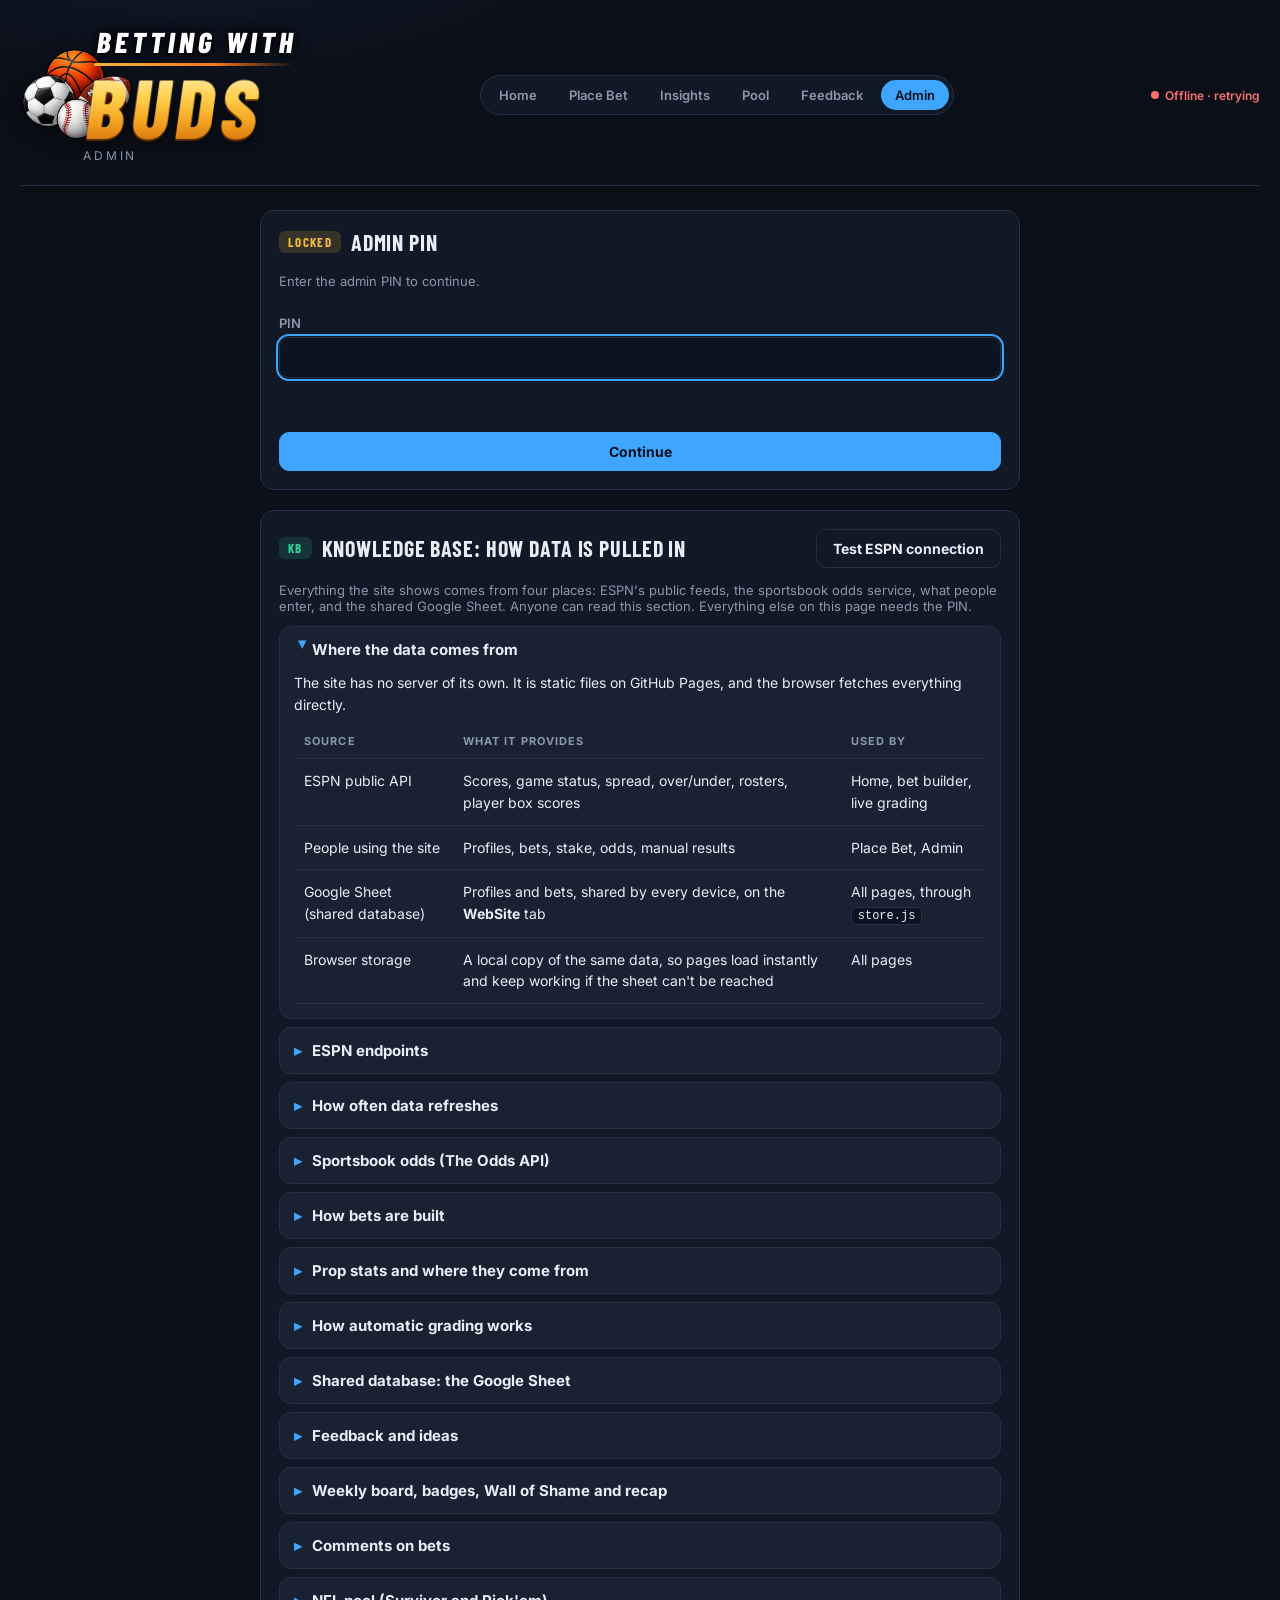
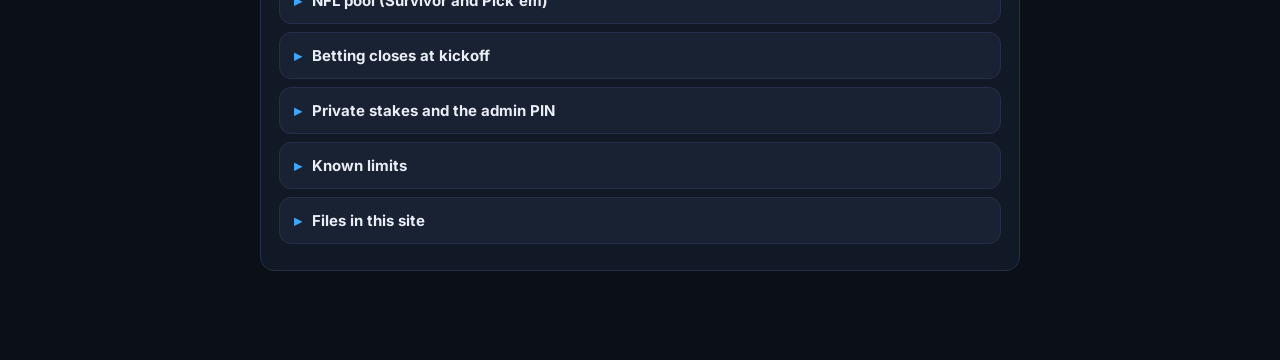
==== commit 400d6504: "Wordmark reads Betting With Buds Co-Authored-By: Claude Sonnet 5.5 <noreply@anthropic.com>" ====
--- a/admin.html
+++ b/admin.html
@@ -3,7 +3,7 @@
 <head>
     <meta charset="UTF-8">
     <meta name="viewport" content="width=device-width, initial-scale=1.0">
-    <title>Admin &middot; Bettin with Buds</title>
+    <title>Admin &middot; Betting With Buds</title>
     <link rel="preconnect" href="https://fonts.googleapis.com">
     <link rel="preconnect" href="https://fonts.gstatic.com" crossorigin>
     <link href="https://fonts.googleapis.com/css2?family=Barlow+Condensed:wght@500;600;700;800&family=Inter:wght@400;500;600;700&display=swap" rel="stylesheet">
@@ -13,7 +13,7 @@
 <header class="topbar">
     <div class="brand">
         <img class="logo-mark" src="logo.png" alt="" width="113" height="96">
-        <div><h1 aria-label="Bettin with Buds"><span class="l1">Bettin w/</span><span class="l2">Buds</span></h1><p class="tagline">Admin</p></div>
+        <div><h1 aria-label="Betting With Buds"><span class="l1">Betting With</span><span class="l2">Buds</span></h1><p class="tagline">Admin</p></div>
     </div>
 </header>
 
--- a/style.css
+++ b/style.css
@@ -637,3 +637,4 @@
 .brand > div{position:relative;z-index:2;margin-left:-50px}
 .brand h1 .l1{text-shadow:0 2px 0 #000,0 0 6px #000,0 0 14px rgba(0,0,0,.8)}
 @media (max-width:860px){.brand{flex-direction:row}.brand .logo-mark{height:72px}.brand > div{margin-left:-38px}}
+.brand h1 .l1{letter-spacing:.14em;font-size:.72em}
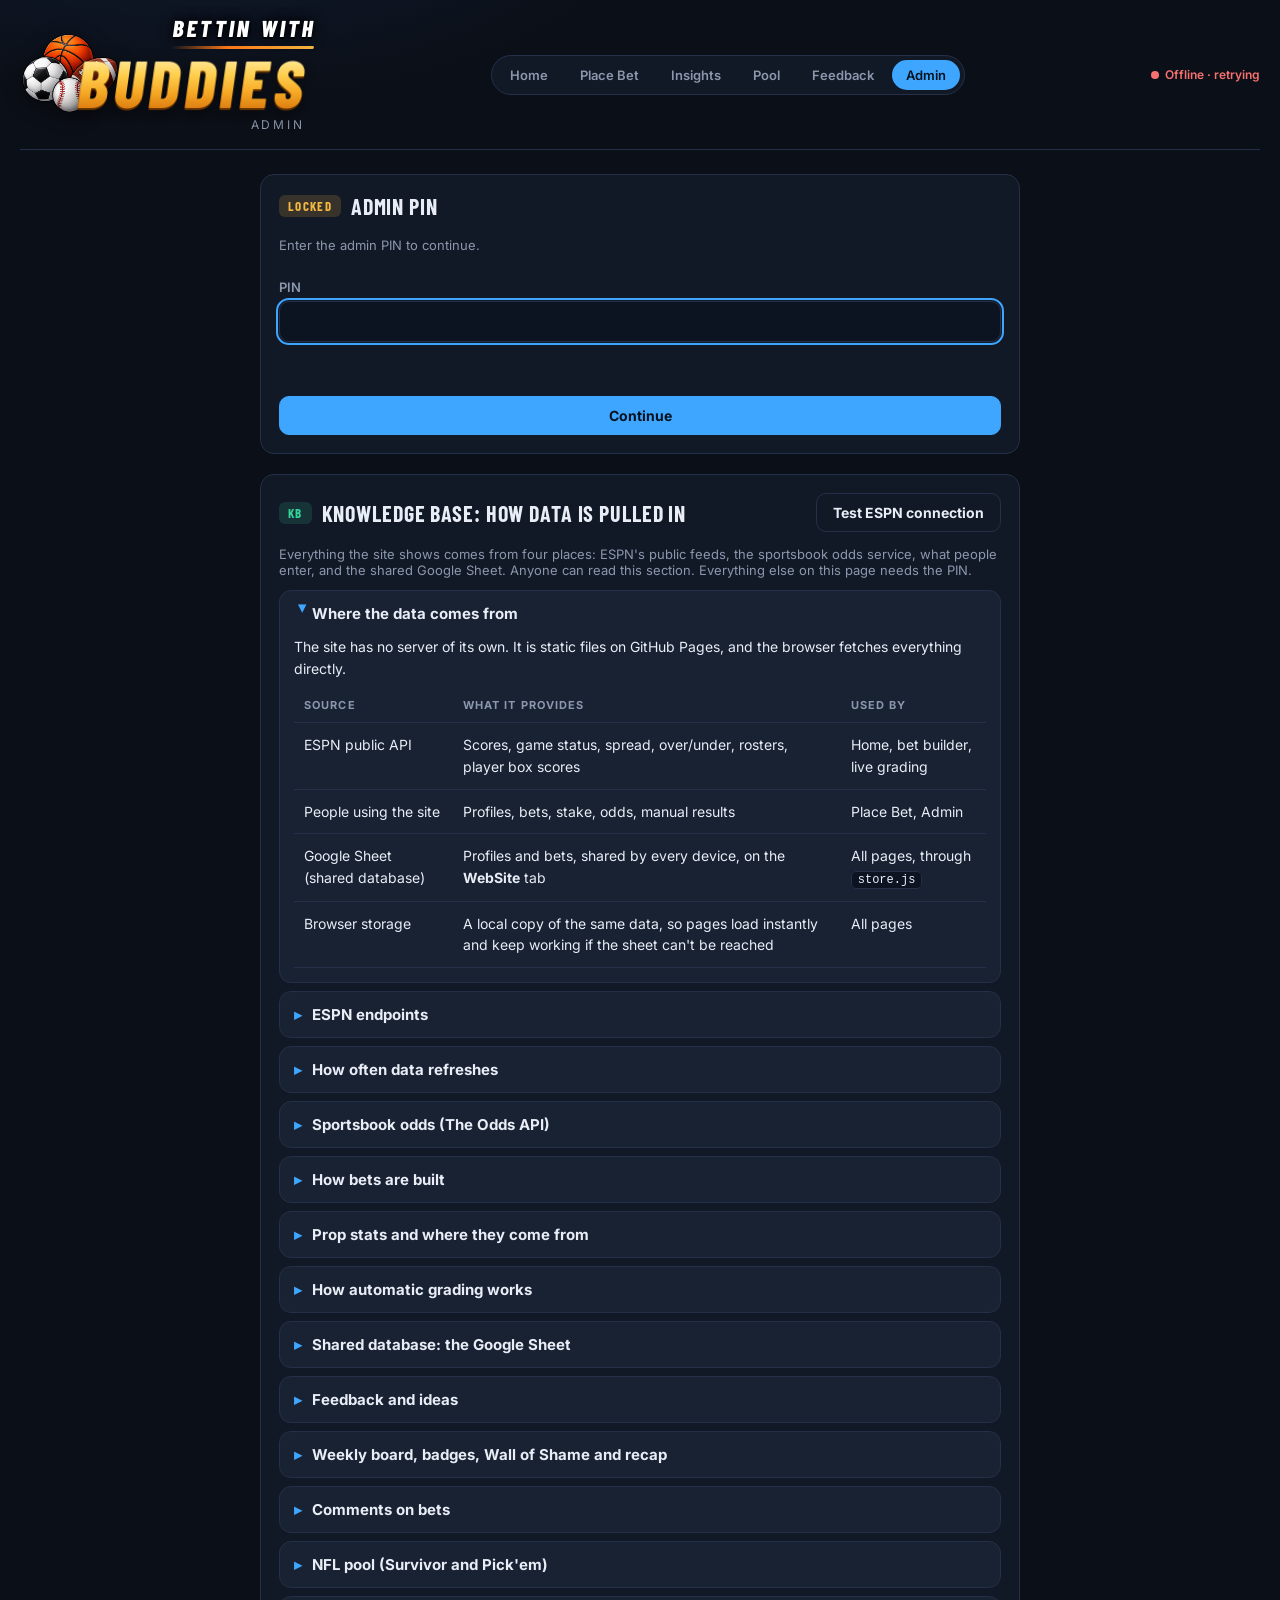
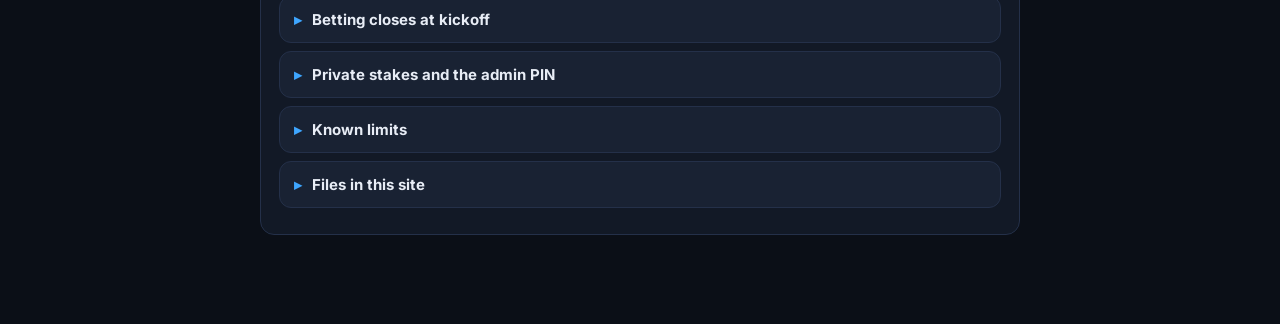
==== commit b295a41d: "Rename to Bettin with Buddies Co-Authored-By: Claude Sonnet 5.5 <noreply@anthropic.com>" ====
--- a/admin.html
+++ b/admin.html
@@ -3,7 +3,7 @@
 <head>
     <meta charset="UTF-8">
     <meta name="viewport" content="width=device-width, initial-scale=1.0">
-    <title>Admin &middot; Betting With Buds</title>
+    <title>Admin &middot; Bettin with Buddies</title>
     <link rel="preconnect" href="https://fonts.googleapis.com">
     <link rel="preconnect" href="https://fonts.gstatic.com" crossorigin>
     <link href="https://fonts.googleapis.com/css2?family=Barlow+Condensed:wght@500;600;700;800&family=Inter:wght@400;500;600;700&display=swap" rel="stylesheet">
@@ -13,7 +13,7 @@
 <header class="topbar">
     <div class="brand">
         <img class="logo-mark" src="logo.png" alt="" width="113" height="96">
-        <div><h1 aria-label="Betting With Buds"><span class="l1">Betting With</span><span class="l2">Buds</span></h1><p class="tagline">Admin</p></div>
+        <div><h1 aria-label="Bettin with Buddies"><span class="l1">Bettin With</span><span class="l2">Buddies</span></h1><p class="tagline">Admin</p></div>
     </div>
 </header>
 
--- a/style.css
+++ b/style.css
@@ -638,3 +638,15 @@
 .brand h1 .l1{text-shadow:0 2px 0 #000,0 0 6px #000,0 0 14px rgba(0,0,0,.8)}
 @media (max-width:860px){.brand{flex-direction:row}.brand .logo-mark{height:72px}.brand > div{margin-left:-38px}}
 .brand h1 .l1{letter-spacing:.14em;font-size:.72em}
+.brand h1{align-items:flex-end;text-align:right}
+.brand h1 .l1::after{background:linear-gradient(270deg,var(--gold),#ff7a1a 60%,transparent)}
+.brand .tagline{text-align:right}
+@media (max-width:860px){.brand h1{align-items:flex-end}}
+
+/* header is 150px tall on desktop */
+@media (min-width:861px){
+    .topbar{height:150px;padding:10px 0}
+    .brand .logo-mark{height:84px}
+    .brand h1{font-size:clamp(24px,3.2vw,32px)}
+    .brand > div{margin-left:-44px}
+}
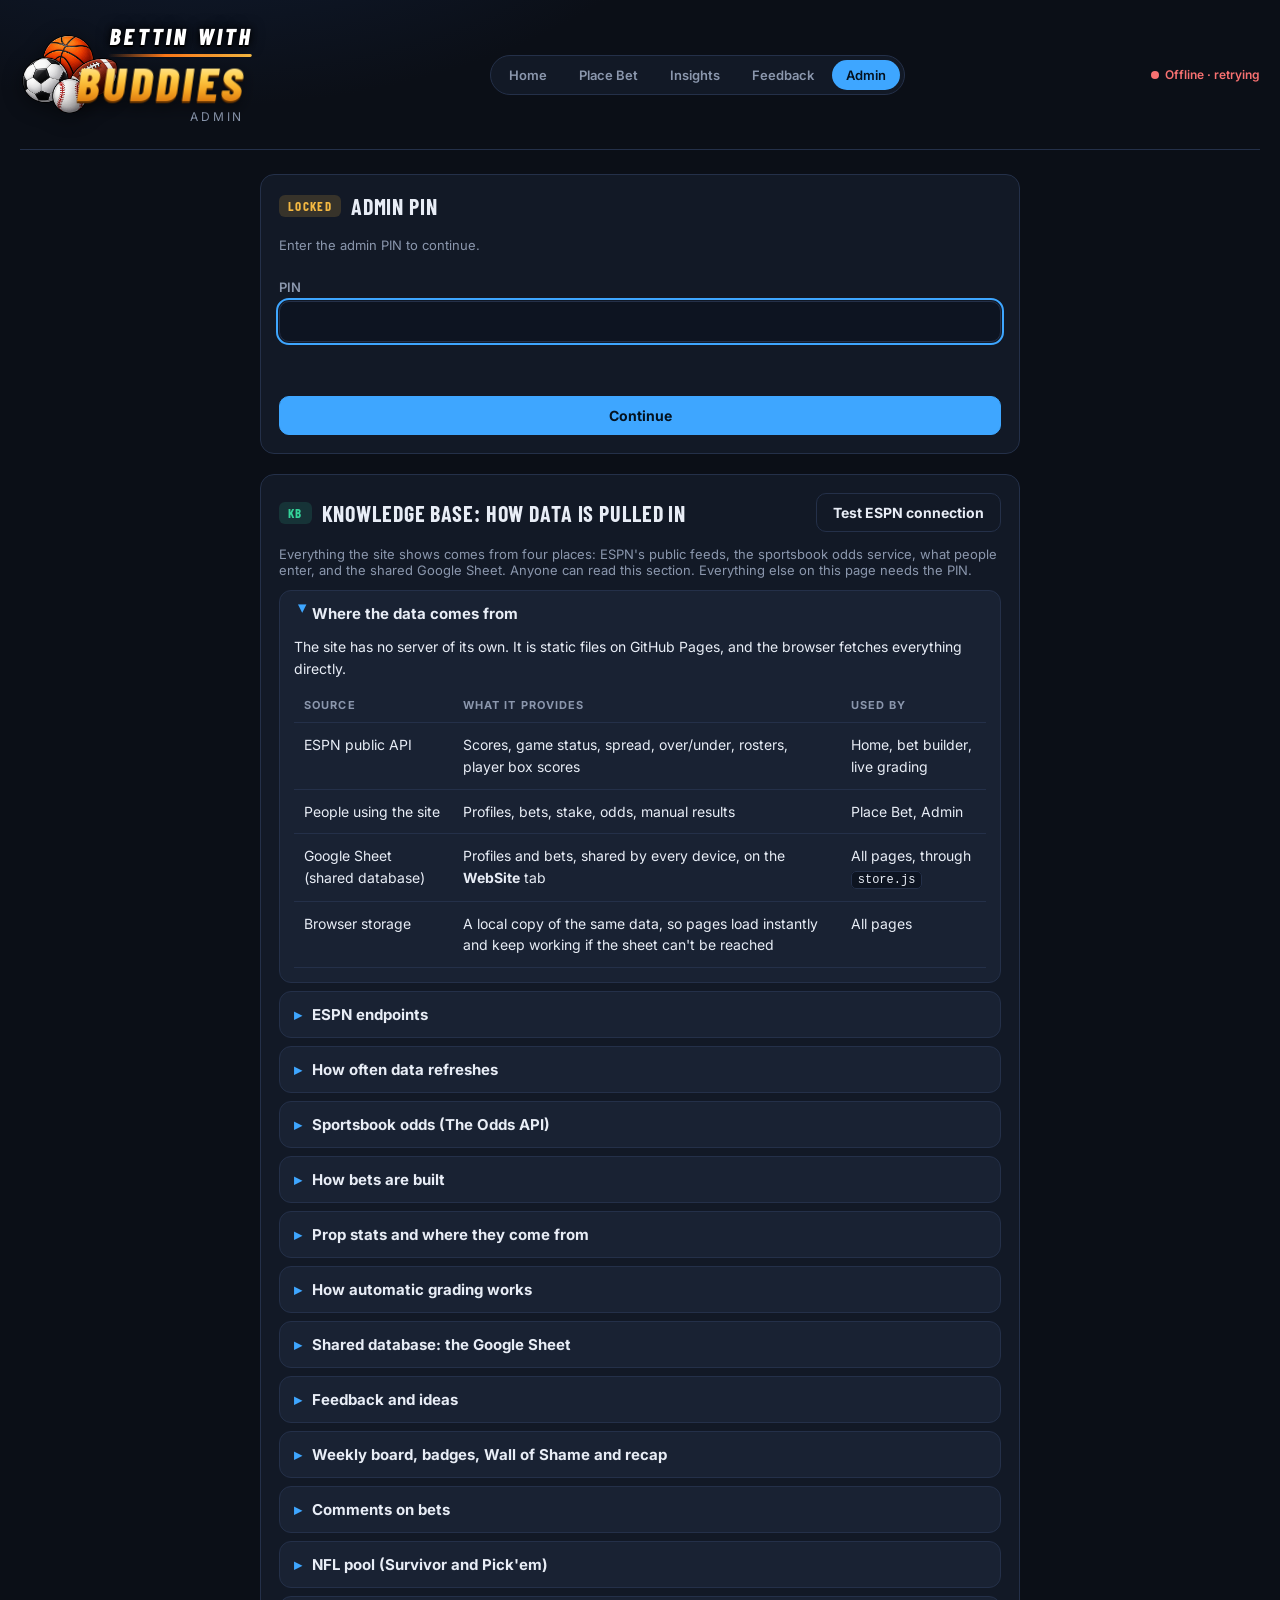
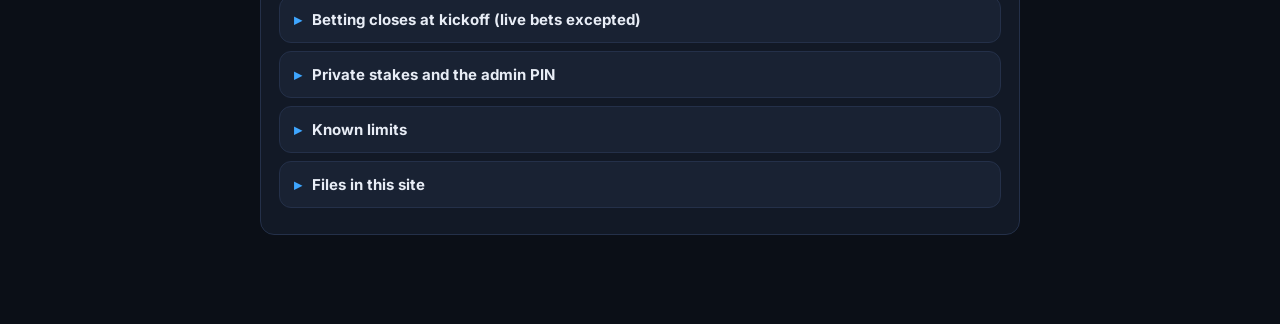
==== commit ac1b440f: "Add admin switch to hide the Pool; hidden by default Co-Authored-By: Claude Sonnet 5.5 <noreply@anth" ====
--- a/admin.html
+++ b/admin.html
@@ -56,6 +56,13 @@
             <p class="form-error" id="data-msg" role="status"></p>
         </section>
 
+        <section class="panel">
+            <div class="panel-head"><h2><span class="tag">POOL</span> NFL Pool</h2></div>
+            <p class="hint">Hide the Pool from the menu and block the page for everyone. Picks are kept and come back when you show it again.</p>
+            <div class="odds-status" id="pool-status"></div>
+            <div class="row-btns"><button class="btn ghost" id="pool-toggle" type="button"></button></div>
+        </section>
+
         <section class="panel" id="odds-panel">
             <div class="panel-head"><h2><span class="tag">ODDS</span> Sportsbook Odds</h2></div>
             <p class="hint">Odds are pulled automatically once on each game day, 3 hours before the first kickoff. Credits are limited, so only pull by hand if that missed.</p>
--- a/style.css
+++ b/style.css
@@ -291,11 +291,12 @@
 .form{display:grid;gap:14px}
 .form.inline{grid-template-columns:1fr auto auto;align-items:center}
 label{display:grid;gap:6px;font-size:13px;font-weight:600;color:var(--muted)}
-input[type=text],input[type=number],input[type=password],select{
+input[type=text],input[type=number],input[type=password],input[type=search],select{
     background:#0d1421;border:1px solid var(--line);color:var(--text);
     font:inherit;font-size:15px;padding:10px 12px;border-radius:10px;width:100%;
 }
 input:focus,select:focus,button:focus-visible,a:focus-visible{outline:2px solid var(--accent);outline-offset:1px}
+input.search{width:100%;margin-bottom:10px}
 input[type=color]{width:44px;height:40px;padding:2px;background:#0d1421;border:1px solid var(--line);border-radius:10px;cursor:pointer}
 select{width:auto;min-width:150px}
 fieldset{border:0;display:grid;gap:8px}
@@ -650,3 +651,19 @@
     .brand h1{font-size:clamp(24px,3.2vw,32px)}
     .brand > div{margin-left:-44px}
 }
+.brand h1 .l2{font-size:1.5em}
+
+/* ---------- Sign-in, groups, super admin ---------- */
+.whoami{display:inline-flex;align-items:center;gap:8px;font-size:13px;background:var(--panel);border:1px solid var(--line);border-radius:999px;padding:4px 6px 4px 12px}
+.whoami .who-dot{width:10px;height:10px;border-radius:50%}
+.whoami select{font:inherit;font-size:12px;font-weight:600;background:var(--panel-2);color:var(--text);border:1px solid var(--line);border-radius:999px;padding:3px 8px}
+.whoami .btn.sm{margin-left:0}
+.group-row{display:grid;grid-template-columns:auto 1fr auto auto;gap:10px;align-items:center;padding:6px 0}
+.member-grid{width:100%;border-collapse:collapse;font-size:14px}
+.member-grid th,.member-grid td{padding:8px 10px;border-bottom:1px solid var(--line);text-align:center}
+.member-grid th:first-child,.member-grid td:first-child{text-align:left}
+.member-grid th{font-size:12px;color:var(--muted);font-weight:600}
+.member-grid input[type=checkbox]{width:18px;height:18px;accent-color:var(--accent)}
+.login-wrap{display:block;max-width:420px;width:100%;margin:40px auto}
+.pill{display:inline-block;font-size:11px;font-weight:700;padding:2px 8px;border-radius:999px;background:var(--panel-2);border:1px solid var(--line);color:var(--muted)}
+.pill.ok{color:var(--green);border-color:rgba(52,211,153,.4)}
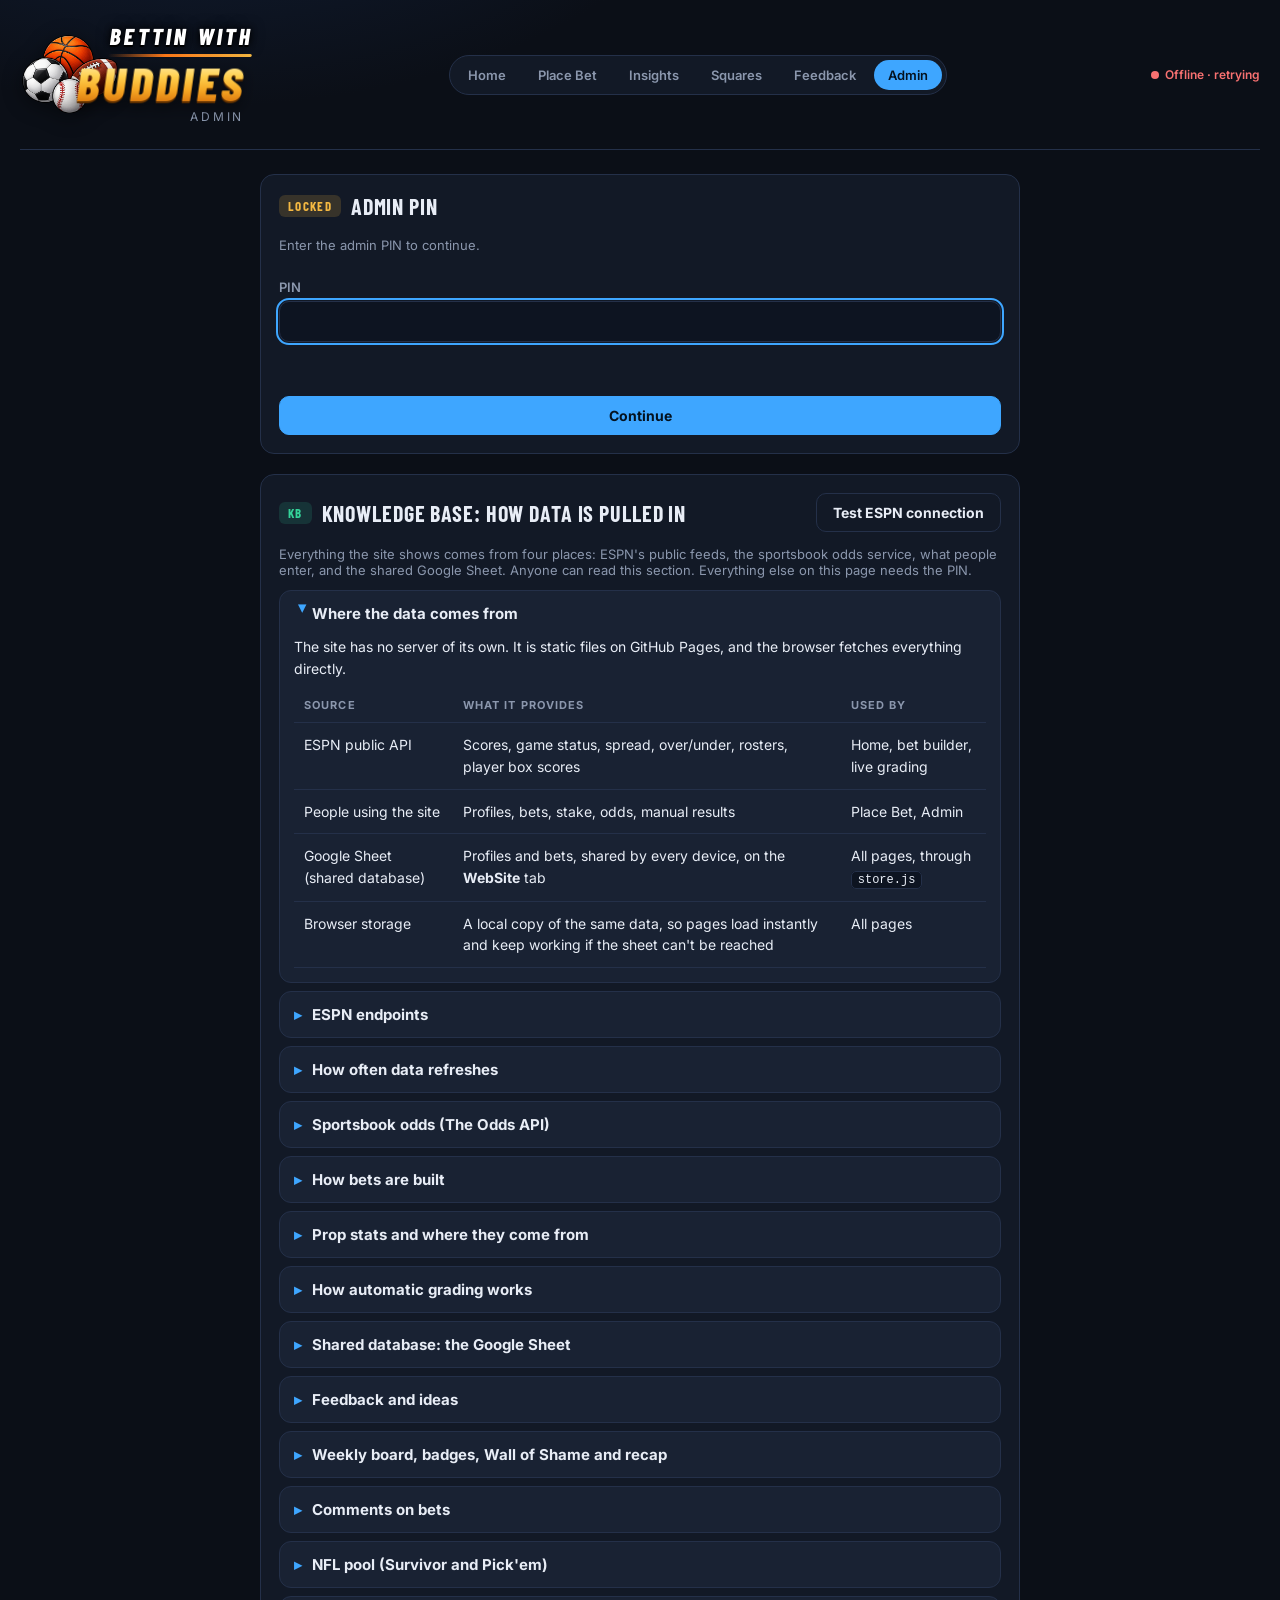
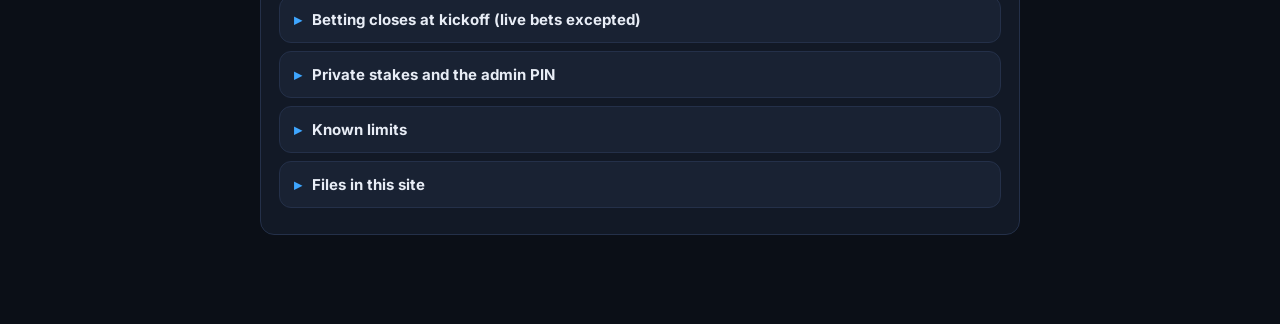
==== commit a5265e5f: "Add Squares boards: claim squares, draw numbers, interval winners and who-owes Co-Authored-By: Claud" ====
--- a/admin.html
+++ b/admin.html
@@ -54,6 +54,34 @@
                 <button class="btn ghost" id="lock">Lock</button>
             </div>
             <p class="form-error" id="data-msg" role="status"></p>
+        </section>
+
+        <section class="panel">
+            <div class="panel-head"><h2><span class="tag tag-gold">SQUARES</span> Squares Boards</h2></div>
+            <p class="hint">Make a 10 x 10 board for a game. Buddies claim squares on the Squares page; you draw the numbers when it is full (that locks it), and winners are called from the score at each interval you pick.</p>
+            <form id="sq-form" class="form" novalidate>
+                <label>Game
+                    <select id="sqf-league">
+                        <option value="nfl">NFL</option><option value="ncaaf">College football</option>
+                        <option value="nba">NBA</option><option value="custom">Custom game (no live scores)</option>
+                    </select>
+                </label>
+                <label id="sqf-game-wrap">Pick the game <select id="sqf-game"></select></label>
+                <div id="sqf-custom" hidden class="form inline">
+                    <input id="sqf-away" type="text" maxlength="20" placeholder="Away team" aria-label="Away team">
+                    <input id="sqf-home" type="text" maxlength="20" placeholder="Home team" aria-label="Home team">
+                </div>
+                <label>Price per square ($)
+                    <input id="sqf-price" type="number" min="0" step="0.5" value="10" inputmode="decimal">
+                </label>
+                <div>
+                    <div class="hint">Intervals to pay out, and the share of the pot each one wins (shares must add up to 100%).</div>
+                    <div id="sqf-ivs"></div>
+                </div>
+                <p class="form-error" id="sqf-error" role="alert"></p>
+                <button class="btn primary" type="submit">Create board</button>
+            </form>
+            <div id="sq-list"></div>
         </section>
 
         <section class="panel">
--- a/style.css
+++ b/style.css
@@ -653,17 +653,21 @@
 }
 .brand h1 .l2{font-size:1.5em}
 
-/* ---------- Sign-in, groups, super admin ---------- */
-.whoami{display:inline-flex;align-items:center;gap:8px;font-size:13px;background:var(--panel);border:1px solid var(--line);border-radius:999px;padding:4px 6px 4px 12px}
-.whoami .who-dot{width:10px;height:10px;border-radius:50%}
-.whoami select{font:inherit;font-size:12px;font-weight:600;background:var(--panel-2);color:var(--text);border:1px solid var(--line);border-radius:999px;padding:3px 8px}
-.whoami .btn.sm{margin-left:0}
-.group-row{display:grid;grid-template-columns:auto 1fr auto auto;gap:10px;align-items:center;padding:6px 0}
-.member-grid{width:100%;border-collapse:collapse;font-size:14px}
-.member-grid th,.member-grid td{padding:8px 10px;border-bottom:1px solid var(--line);text-align:center}
-.member-grid th:first-child,.member-grid td:first-child{text-align:left}
-.member-grid th{font-size:12px;color:var(--muted);font-weight:600}
-.member-grid input[type=checkbox]{width:18px;height:18px;accent-color:var(--accent)}
-.login-wrap{display:block;max-width:420px;width:100%;margin:40px auto}
-.pill{display:inline-block;font-size:11px;font-weight:700;padding:2px 8px;border-radius:999px;background:var(--panel-2);border:1px solid var(--line);color:var(--muted)}
-.pill.ok{color:var(--green);border-color:rgba(52,211,153,.4)}
+/* ---------- Squares ---------- */
+.sq-wrap{overflow-x:auto}
+.sq-axis{text-align:center;font-weight:700;color:var(--muted);margin:0 0 6px 34px;letter-spacing:.06em}
+.sq-flex{display:flex;align-items:center;gap:6px}
+.sq-axis-v{writing-mode:vertical-rl;transform:rotate(180deg);font-weight:700;color:var(--muted);letter-spacing:.06em;text-align:center}
+.sq-grid{border-collapse:separate;border-spacing:3px;margin:0 auto}
+.sq-grid th{font-family:"Barlow Condensed",sans-serif;font-size:20px;color:#f5b942;width:34px;height:34px;text-align:center}
+.sq-cell{width:min(8.2vw,52px);height:min(8.2vw,52px);min-width:30px;min-height:30px;border-radius:8px;border:1px solid var(--line);background:#0d1421;
+    color:#04121f;font:inherit;font-weight:800;font-size:12px;cursor:pointer;padding:0}
+.sq-cell.free:hover{border-color:var(--accent)}
+.sq-cell.taken{background:var(--c,#3ea6ff);border-color:var(--c,#3ea6ff)}
+.sq-cell.mine{outline:2px solid #fff;outline-offset:1px}
+.sq-cell.win{outline:3px solid #f5b942;outline-offset:1px;box-shadow:0 0 14px rgba(245,185,66,.8)}
+.sq-admin{border:1px solid var(--line);border-radius:12px;padding:12px;margin:10px 0;display:grid;gap:10px}
+.sq-admin .iv,#sqf-ivs .iv{display:flex;flex-wrap:wrap;gap:8px;align-items:center;margin:6px 0}
+.sq-admin .iv input[type=number],#sqf-ivs .iv input[type=number]{width:80px;flex:none;padding:8px}
+#sqf-ivs .iv label{display:flex;flex-direction:row;align-items:center;gap:8px;min-width:130px}
+#sqf-ivs .iv input[type=checkbox]{width:auto;flex:none}
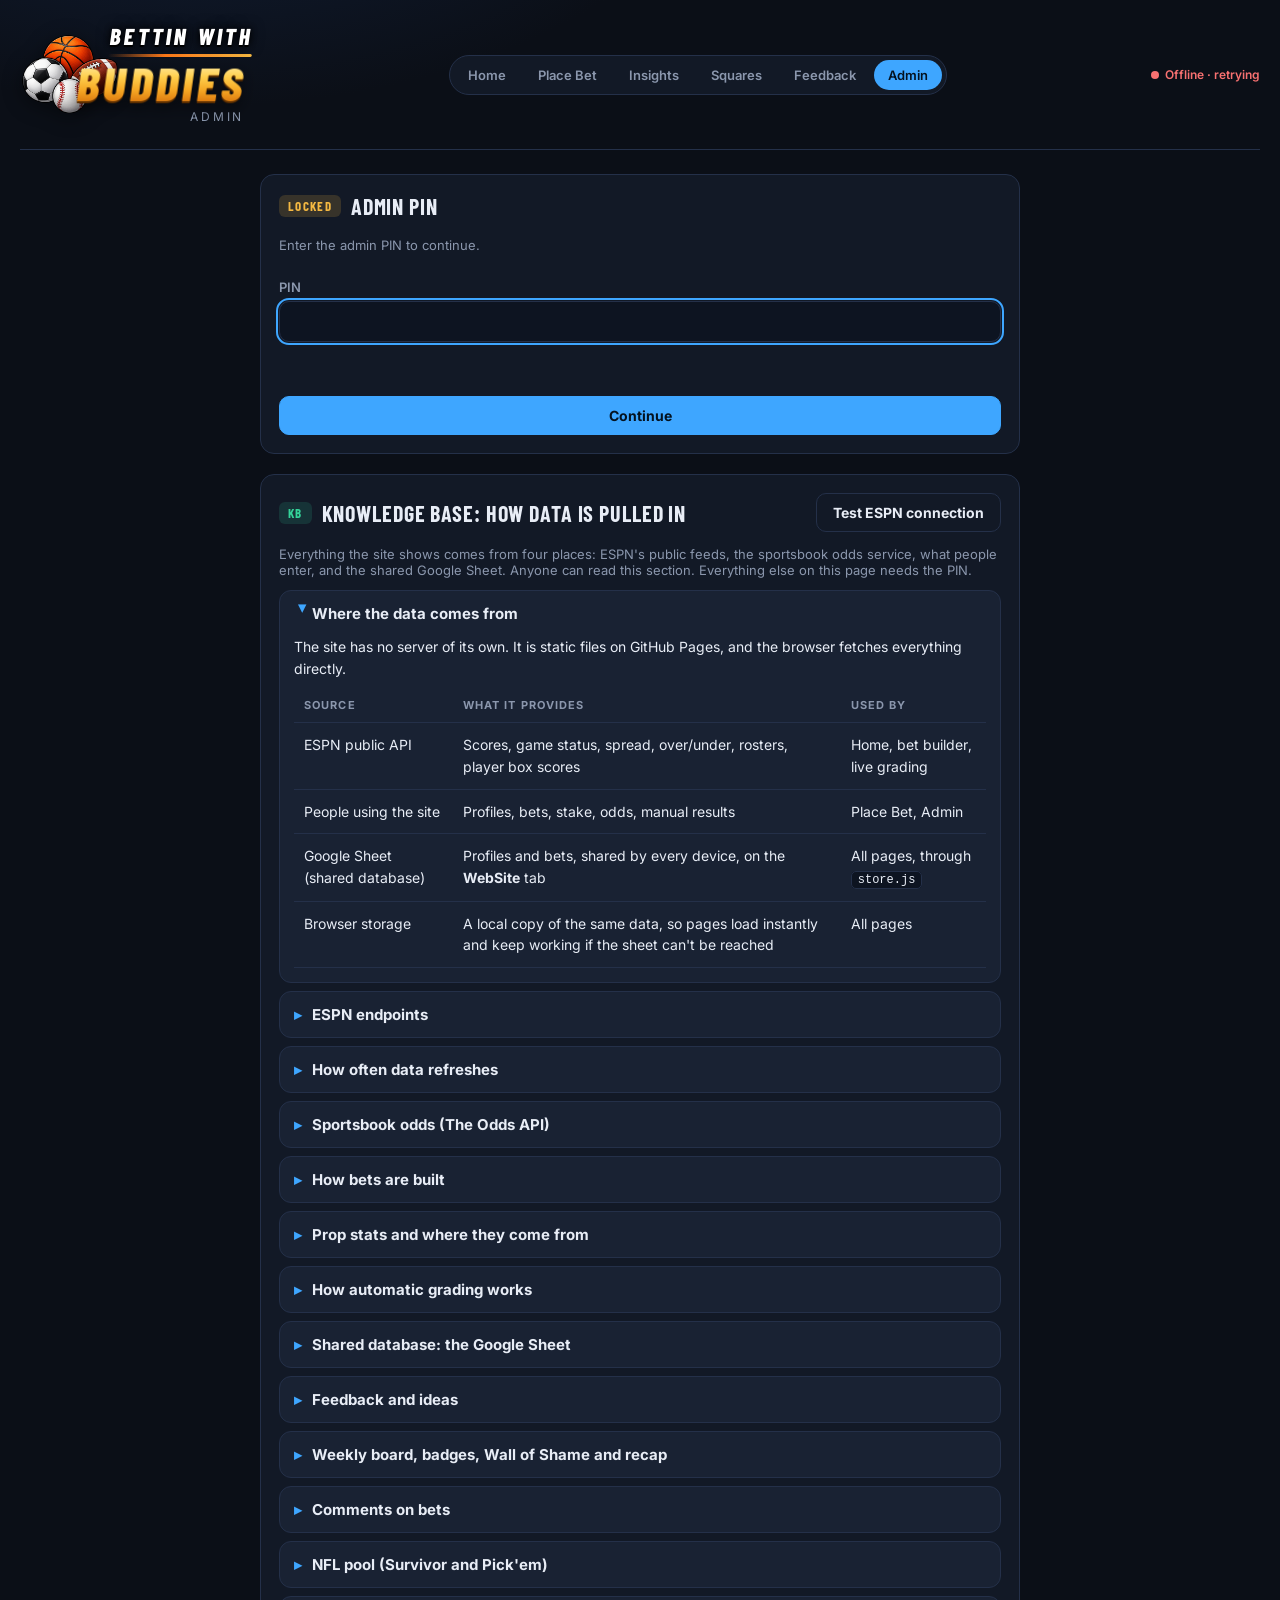
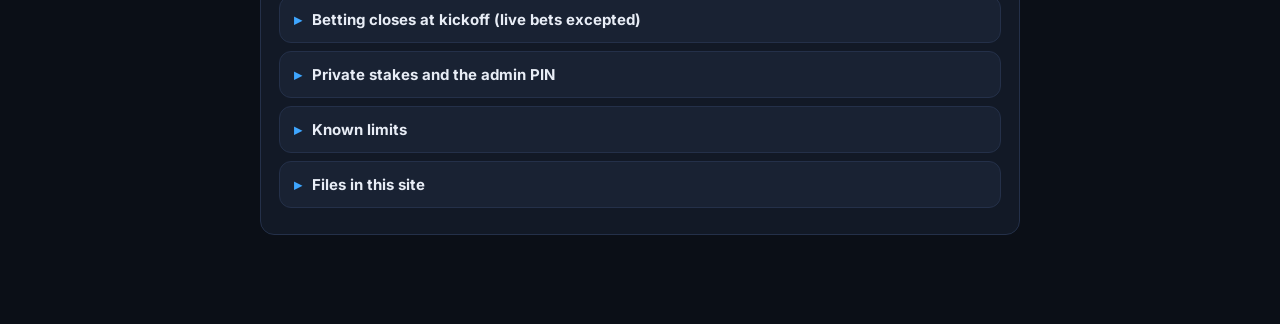
==== commit d465d42f: "Squares: 5x5 or 10x10 boards, auto-draw numbers a day before the game, payout presets Co-Authored-By" ====
--- a/admin.html
+++ b/admin.html
@@ -71,10 +71,28 @@
                     <input id="sqf-away" type="text" maxlength="20" placeholder="Away team" aria-label="Away team">
                     <input id="sqf-home" type="text" maxlength="20" placeholder="Home team" aria-label="Home team">
                 </div>
+                <label id="sqf-start-wrap" hidden>Game start (numbers draw 1 day before)
+                    <input id="sqf-start" type="datetime-local">
+                </label>
+                <label class="check"><input id="sqf-auto" type="checkbox" checked> Draw the numbers automatically, at random, 1 day before the game</label>
+                <label>Numbers per row and column
+                    <select id="sqf-per">
+                        <option value="1">1 number: 10 rows x 10 columns (100 squares)</option>
+                        <option value="2">2 numbers: 5 rows x 5 columns (25 squares)</option>
+                    </select>
+                </label>
                 <label>Price per square ($)
                     <input id="sqf-price" type="number" min="0" step="0.5" value="10" inputmode="decimal">
                 </label>
                 <div>
+                    <label>Winnings paid
+                        <select id="sqf-preset">
+                            <option value="quarters">Every quarter (Q1, half, Q3, final: 25% each)</option>
+                            <option value="halves">Each half (halftime 50%, final 50%)</option>
+                            <option value="full">Full game only (final: 100%)</option>
+                            <option value="custom">Custom (set it below)</option>
+                        </select>
+                    </label>
                     <div class="hint">Intervals to pay out, and the share of the pot each one wins (shares must add up to 100%).</div>
                     <div id="sqf-ivs"></div>
                 </div>
--- a/style.css
+++ b/style.css
@@ -666,6 +666,10 @@
 .sq-cell.taken{background:var(--c,#3ea6ff);border-color:var(--c,#3ea6ff)}
 .sq-cell.mine{outline:2px solid #fff;outline-offset:1px}
 .sq-cell.win{outline:3px solid #f5b942;outline-offset:1px;box-shadow:0 0 14px rgba(245,185,66,.8)}
+.sq-grid.big th{width:56px;font-size:17px}
+.sq-grid.big .sq-cell{width:min(15vw,84px);height:min(15vw,84px);font-size:15px}
+.form label.check{display:flex;flex-direction:row;align-items:center;gap:8px;font-weight:500}
+.form label.check input{width:auto;flex:none}
 .sq-admin{border:1px solid var(--line);border-radius:12px;padding:12px;margin:10px 0;display:grid;gap:10px}
 .sq-admin .iv,#sqf-ivs .iv{display:flex;flex-wrap:wrap;gap:8px;align-items:center;margin:6px 0}
 .sq-admin .iv input[type=number],#sqf-ivs .iv input[type=number]{width:80px;flex:none;padding:8px}
